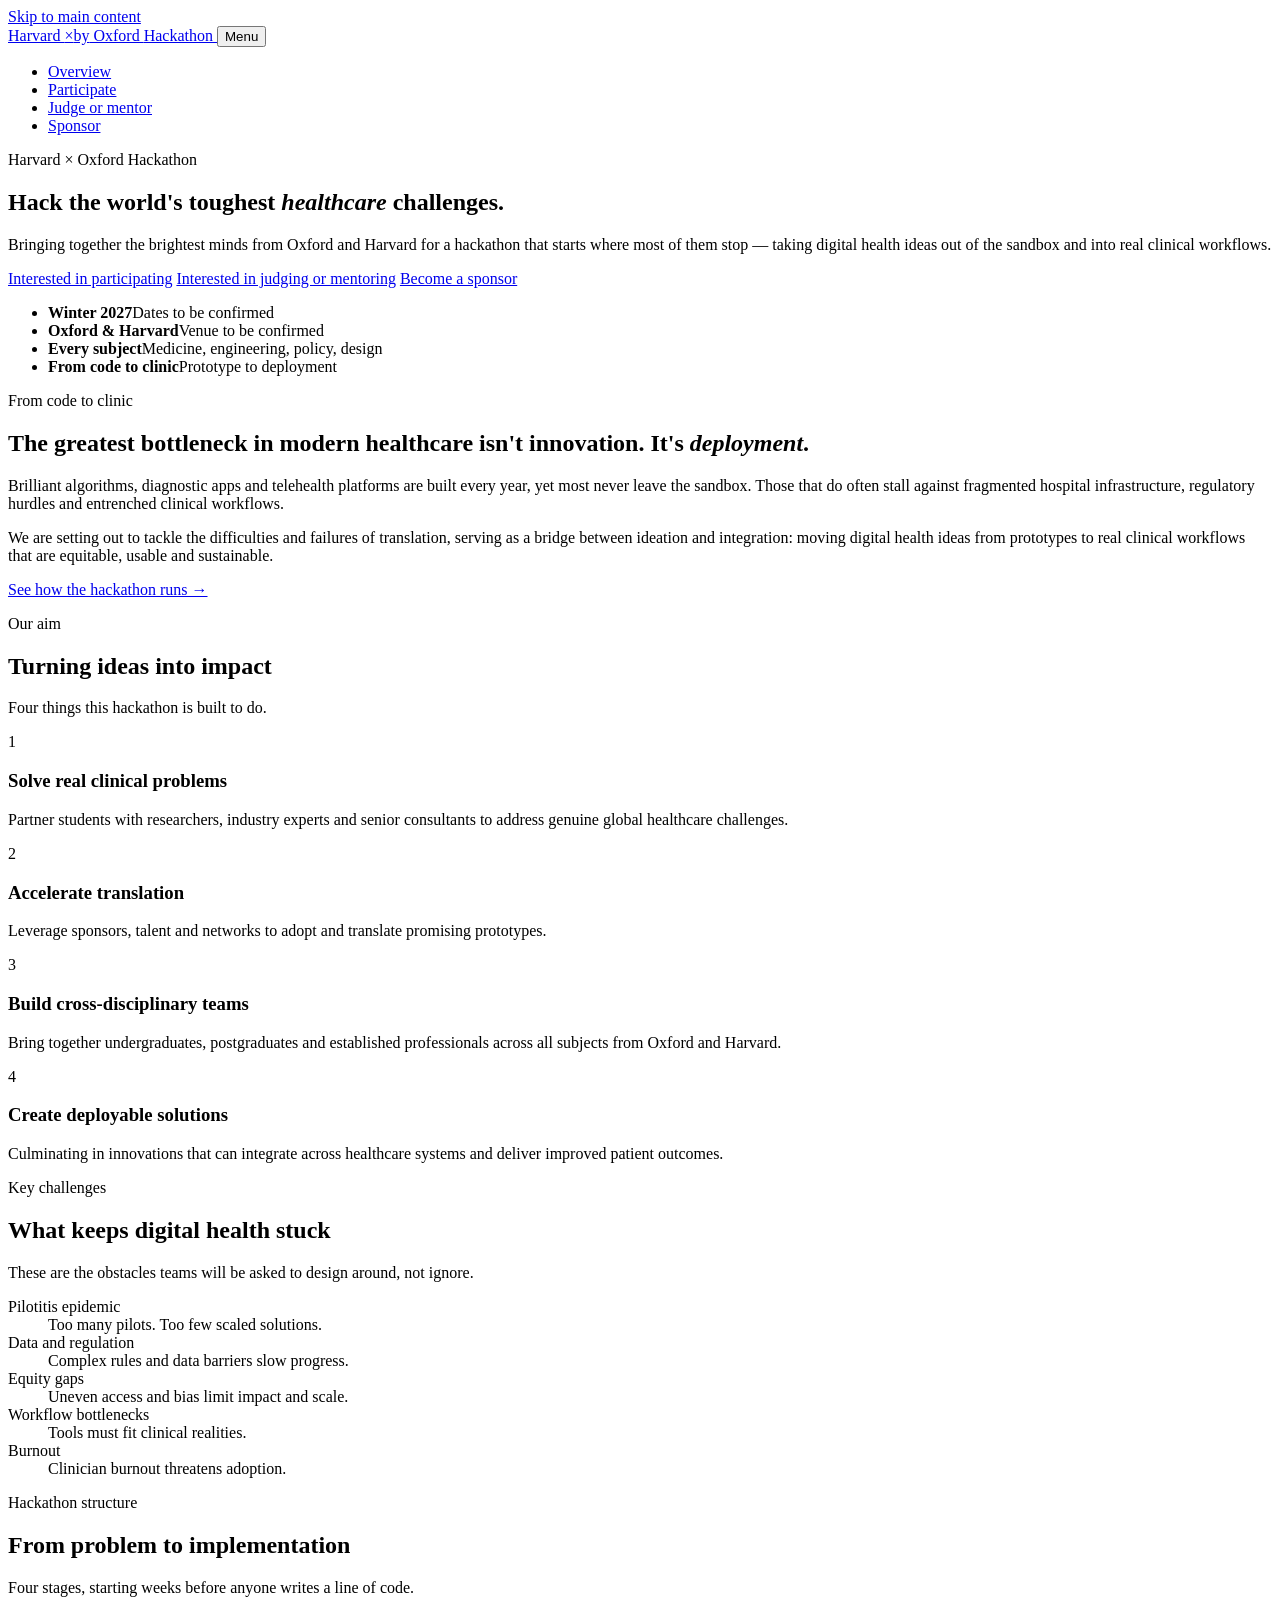
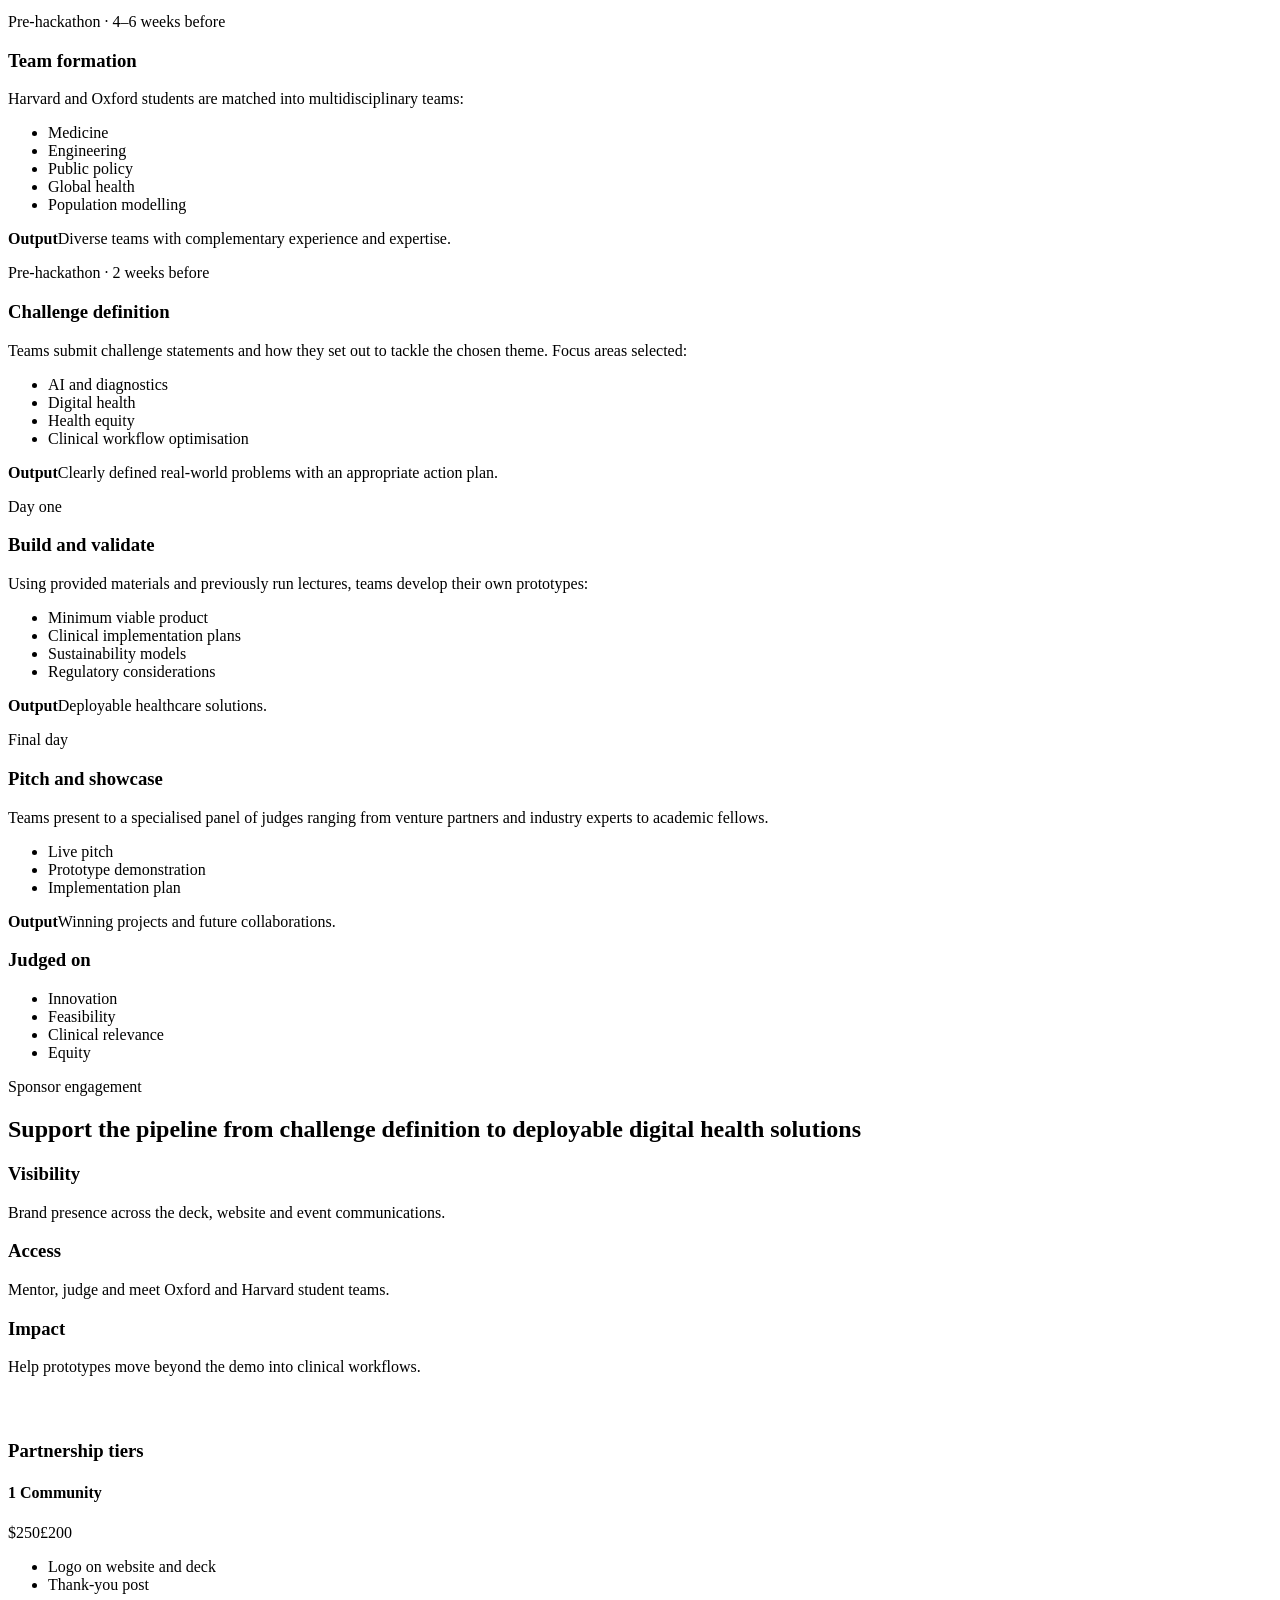
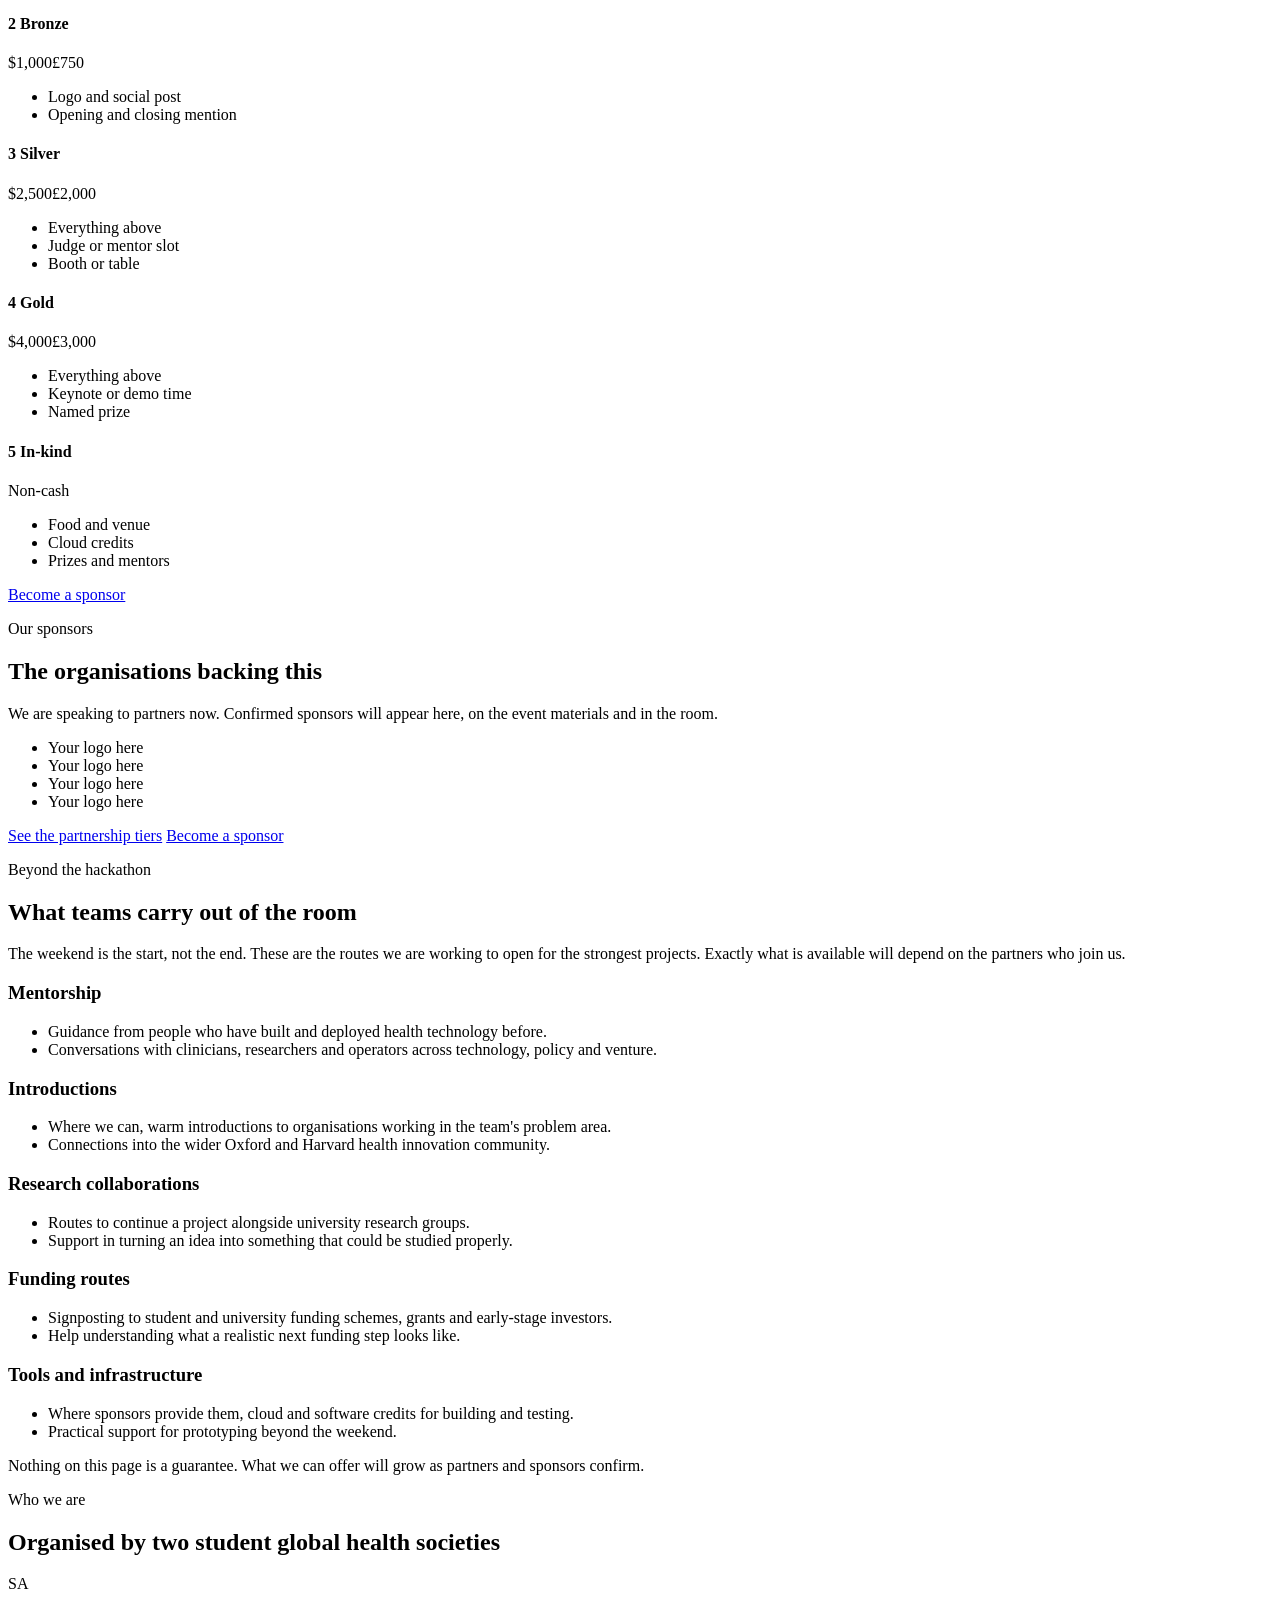
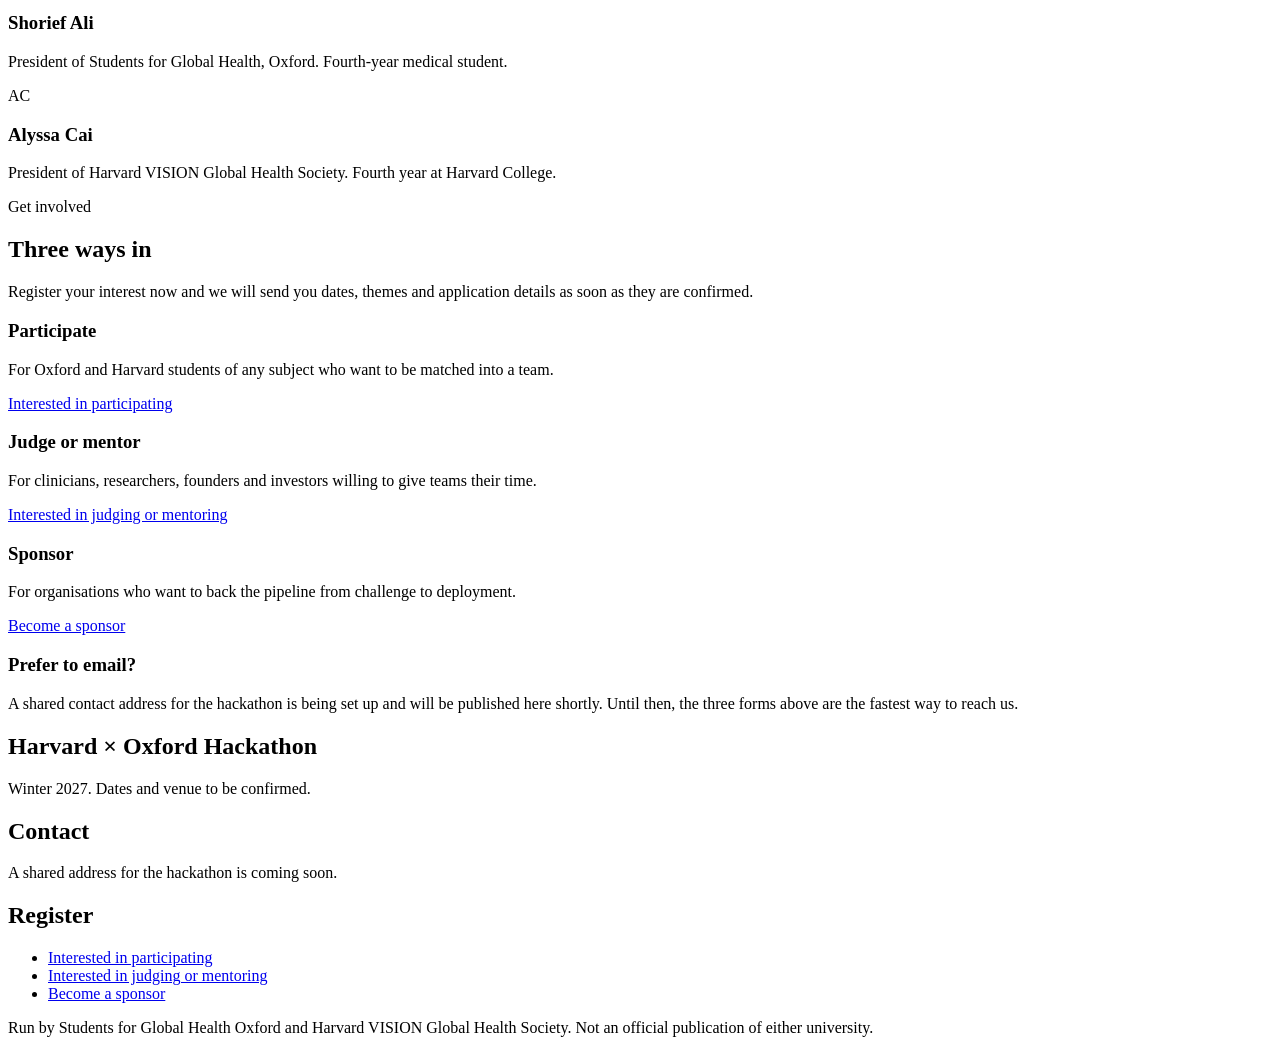
==== index.html @ 1fdbbc8e "Add files via upload" ====
<!DOCTYPE html>
<html lang="en-GB">
<head>
<meta charset="utf-8">
<meta name="viewport" content="width=device-width, initial-scale=1">
<title>Harvard × Oxford Hackathon — From code to clinic</title>
<meta name="description" content="A joint Harvard and Oxford healthcare hackathon, winter 2027. Multidisciplinary student teams take digital health ideas from prototype to real clinical workflows. Sign up to participate, judge, mentor or sponsor.">
<meta name="theme-color" content="#0A0A0A">
<meta property="og:title" content="Harvard × Oxford Hackathon">
<meta property="og:description" content="Bringing together the brightest minds from Oxford and Harvard to hack the world's toughest healthcare challenges. Winter 2027.">
<meta property="og:type" content="website">
<link rel="preconnect" href="https://fonts.googleapis.com">
<link rel="preconnect" href="https://fonts.gstatic.com" crossorigin>
<link href="https://fonts.googleapis.com/css2?family=Archivo:wght@600;700;800&family=Instrument+Sans:wght@400;500;600&family=IBM+Plex+Mono:wght@400;500&display=swap" rel="stylesheet">
<link rel="stylesheet" href="assets/hack.css?v=3">
</head>
<body>

<a class="skip" href="#main">Skip to main content</a>

<header class="site-head">
  <div class="wrap head-in">
    <a class="brand" href="index.html">
      Harvard <span class="x" aria-hidden="true">×</span><span class="vh">by</span> Oxford
      <span class="sub">Hackathon</span>
    </a>

    <button class="menu-btn" type="button" aria-expanded="false" aria-controls="mainnav">
      <span class="bars" aria-hidden="true"></span> Menu
    </button>

    <nav class="mainnav" id="mainnav" aria-label="Main">
      <ul>
        <li><a href="index.html" aria-current="page">Overview</a></li>
        <li><a href="participate.html">Participate</a></li>
        <li><a href="mentor.html">Judge or mentor</a></li>
        <li class="nav-cta"><a href="sponsor.html">Sponsor</a></li>
      </ul>
    </nav>
  </div>
</header>

<main id="main">

<!-- ============ HERO ============ -->
<section class="hero" id="top">
  <div class="wrap">
    <p class="kicker">Harvard <span class="x" aria-hidden="true">×</span> Oxford Hackathon</p>
    <h1>Hack the world's toughest <em>healthcare</em> challenges.</h1>
    <p class="lede">Bringing together the brightest minds from Oxford and Harvard for a hackathon
    that starts where most of them stop — taking digital health ideas out of the sandbox and into
    real clinical workflows.</p>

    <div class="cta-row">
      <a class="btn btn-fill" href="participate.html">Interested in participating</a>
      <a class="btn btn-ghost" href="mentor.html">Interested in judging or mentoring</a>
      <a class="btn btn-ghost" href="sponsor.html">Become a sponsor</a>
    </div>

    <ul class="facts">
      <li><b>Winter 2027</b>Dates to be confirmed</li>
      <li><b>Oxford &amp; Harvard</b>Venue to be confirmed</li>
      <li><b>Every subject</b>Medicine, engineering, policy, design</li>
      <li><b>From code to clinic</b>Prototype to deployment</li>
    </ul>
  </div>
</section>

<!-- ============ MISSION ============ -->
<section id="mission">
  <div class="wrap">
    <p class="eyebrow">From code to clinic</p>
    <div class="split">
      <div class="rv">
        <h2 class="pull">The greatest bottleneck in modern healthcare isn't innovation. It's
        <em>deployment</em>.</h2>
      </div>
      <div class="rv">
        <p>Brilliant algorithms, diagnostic apps and telehealth platforms are built every year, yet
        most never leave the sandbox. Those that do often stall against fragmented hospital
        infrastructure, regulatory hurdles and entrenched clinical workflows.</p>
        <p>We are setting out to tackle the difficulties and failures of translation, serving as a
        bridge between ideation and integration: moving digital health ideas from prototypes to real
        clinical workflows that are equitable, usable and sustainable.</p>
        <div class="cta-row">
          <a class="btn btn-ghost btn-arrow" href="#structure">See how the hackathon runs →</a>
        </div>
      </div>
    </div>
  </div>
</section>

<!-- ============ AIMS ============ -->
<section id="aims">
  <div class="wrap">
    <div class="sec-head rv">
      <p class="eyebrow">Our aim</p>
      <h2>Turning ideas into impact</h2>
      <p>Four things this hackathon is built to do.</p>
    </div>

    <div class="grid g4">
      <div class="card rv">
        <div class="card-top">
          <p class="num" aria-hidden="true">1</p>
          <h3>Solve real clinical problems</h3>
        </div>
        <p>Partner students with researchers, industry experts and senior consultants to address
        genuine global healthcare challenges.</p>
      </div>
      <div class="card rv">
        <div class="card-top">
          <p class="num" aria-hidden="true">2</p>
          <h3>Accelerate translation</h3>
        </div>
        <p>Leverage sponsors, talent and networks to adopt and translate promising prototypes.</p>
      </div>
      <div class="card rv">
        <div class="card-top">
          <p class="num" aria-hidden="true">3</p>
          <h3>Build cross-disciplinary teams</h3>
        </div>
        <p>Bring together undergraduates, postgraduates and established professionals across all
        subjects from Oxford and Harvard.</p>
      </div>
      <div class="card rv">
        <div class="card-top">
          <p class="num" aria-hidden="true">4</p>
          <h3>Create deployable solutions</h3>
        </div>
        <p>Culminating in innovations that can integrate across healthcare systems and deliver
        improved patient outcomes.</p>
      </div>
    </div>
  </div>
</section>

<!-- ============ CHALLENGES ============ -->
<section id="challenges">
  <div class="wrap">
    <div class="sec-head rv">
      <p class="eyebrow">Key challenges</p>
      <h2>What keeps digital health stuck</h2>
      <p>These are the obstacles teams will be asked to design around, not ignore.</p>
    </div>

    <dl class="chal rv">
      <div>
        <dt>Pilotitis epidemic</dt>
        <dd>Too many pilots. Too few scaled solutions.</dd>
      </div>
      <div>
        <dt>Data and regulation</dt>
        <dd>Complex rules and data barriers slow progress.</dd>
      </div>
      <div>
        <dt>Equity gaps</dt>
        <dd>Uneven access and bias limit impact and scale.</dd>
      </div>
      <div>
        <dt>Workflow bottlenecks</dt>
        <dd>Tools must fit clinical realities.</dd>
      </div>
      <div>
        <dt>Burnout</dt>
        <dd>Clinician burnout threatens adoption.</dd>
      </div>
    </dl>
  </div>
</section>

<!-- ============ STRUCTURE ============ -->
<section id="structure">
  <div class="wrap">
    <div class="sec-head rv">
      <p class="eyebrow">Hackathon structure</p>
      <h2>From problem to implementation</h2>
      <p>Four stages, starting weeks before anyone writes a line of code.</p>
    </div>

    <div class="grid g4">
      <div class="stage rv">
        <p class="when">Pre-hackathon · 4–6 weeks before</p>
        <h3>Team formation</h3>
        <p>Harvard and Oxford students are matched into multidisciplinary teams:</p>
        <ul>
          <li>Medicine</li>
          <li>Engineering</li>
          <li>Public policy</li>
          <li>Global health</li>
          <li>Population modelling</li>
        </ul>
        <p class="out"><b>Output</b>Diverse teams with complementary experience and expertise.</p>
      </div>

      <div class="stage rv">
        <p class="when">Pre-hackathon · 2 weeks before</p>
        <h3>Challenge definition</h3>
        <p>Teams submit challenge statements and how they set out to tackle the chosen theme.
        Focus areas selected:</p>
        <ul>
          <li>AI and diagnostics</li>
          <li>Digital health</li>
          <li>Health equity</li>
          <li>Clinical workflow optimisation</li>
        </ul>
        <p class="out"><b>Output</b>Clearly defined real-world problems with an appropriate action plan.</p>
      </div>

      <div class="stage rv">
        <p class="when">Day one</p>
        <h3>Build and validate</h3>
        <p>Using provided materials and previously run lectures, teams develop their own prototypes:</p>
        <ul>
          <li>Minimum viable product</li>
          <li>Clinical implementation plans</li>
          <li>Sustainability models</li>
          <li>Regulatory considerations</li>
        </ul>
        <p class="out"><b>Output</b>Deployable healthcare solutions.</p>
      </div>

      <div class="stage rv">
        <p class="when">Final day</p>
        <h3>Pitch and showcase</h3>
        <p>Teams present to a specialised panel of judges ranging from venture partners and industry
        experts to academic fellows.</p>
        <ul>
          <li>Live pitch</li>
          <li>Prototype demonstration</li>
          <li>Implementation plan</li>
        </ul>
        <p class="out"><b>Output</b>Winning projects and future collaborations.</p>
      </div>
    </div>

    <div class="judged rv">
      <h3>Judged on</h3>
      <ul>
        <li>Innovation</li>
        <li>Feasibility</li>
        <li>Clinical relevance</li>
        <li>Equity</li>
      </ul>
    </div>
  </div>
</section>

<!-- ============ SPONSORSHIP ============ -->
<section id="sponsors">
  <div class="wrap">
    <div class="sec-head rv">
      <p class="eyebrow">Sponsor engagement</p>
      <h2>Support the pipeline from challenge definition to deployable digital health solutions</h2>
    </div>

    <div class="grid g3 rv">
      <div class="card">
        <h3>Visibility</h3>
        <p>Brand presence across the deck, website and event communications.</p>
      </div>
      <div class="card">
        <h3>Access</h3>
        <p>Mentor, judge and meet Oxford and Harvard student teams.</p>
      </div>
      <div class="card">
        <h3>Impact</h3>
        <p>Help prototypes move beyond the demo into clinical workflows.</p>
      </div>
    </div>

    <h3 class="eyebrow" style="margin:clamp(40px,5vw,64px) 0 22px">Partnership tiers</h3>

    <div class="grid g5">
      <div class="tier tier-community rv">
        <h4 class="name"><span aria-hidden="true">1</span> Community</h4>
        <p class="price">$250<span class="alt">£200</span></p>
        <ul>
          <li>Logo on website and deck</li>
          <li>Thank-you post</li>
        </ul>
      </div>
      <div class="tier tier-bronze rv">
        <h4 class="name"><span aria-hidden="true">2</span> Bronze</h4>
        <p class="price">$1,000<span class="alt">£750</span></p>
        <ul>
          <li>Logo and social post</li>
          <li>Opening and closing mention</li>
        </ul>
      </div>
      <div class="tier tier-silver rv">
        <h4 class="name"><span aria-hidden="true">3</span> Silver</h4>
        <p class="price">$2,500<span class="alt">£2,000</span></p>
        <ul>
          <li>Everything above</li>
          <li>Judge or mentor slot</li>
          <li>Booth or table</li>
        </ul>
      </div>
      <div class="tier tier-gold rv">
        <h4 class="name"><span aria-hidden="true">4</span> Gold</h4>
        <p class="price">$4,000<span class="alt">£3,000</span></p>
        <ul>
          <li>Everything above</li>
          <li>Keynote or demo time</li>
          <li>Named prize</li>
        </ul>
      </div>
      <div class="tier rv">
        <h4 class="name"><span aria-hidden="true">5</span> In-kind</h4>
        <p class="price">Non-cash</p>
        <ul>
          <li>Food and venue</li>
          <li>Cloud credits</li>
          <li>Prizes and mentors</li>
        </ul>
      </div>
    </div>

    <div class="cta-row">
      <a class="btn btn-fill" href="sponsor.html">Become a sponsor</a>
    </div>
  </div>
</section>

<!-- ============ OUR SPONSORS ============ -->
<!-- Adding a sponsor: copy one <li> below, replace the placeholder <span> with
     <img src="assets/logos/their-logo.svg" alt="Company name">, and put the file in
     assets/logos/. Delete any leftover placeholder slots. Keep the
     sponsors in tier order: gold first, then silver, bronze, community, in-kind. -->
<section id="our-sponsors">
  <div class="wrap">
    <div class="sec-head rv">
      <p class="eyebrow">Our sponsors</p>
      <h2>The organisations backing this</h2>
      <p>We are speaking to partners now. Confirmed sponsors will appear here, on the event
      materials and in the room.</p>
    </div>

    <ul class="logos rv">
      <li><span>Your logo here</span></li>
      <li><span>Your logo here</span></li>
      <li><span>Your logo here</span></li>
      <li><span>Your logo here</span></li>
    </ul>

    <div class="cta-row">
      <a class="btn btn-ghost" href="#sponsors">See the partnership tiers</a>
      <a class="btn btn-fill" href="sponsor.html">Become a sponsor</a>
    </div>
  </div>
</section>

<!-- ============ BEYOND ============ -->
<section id="beyond">
  <div class="wrap">
    <div class="sec-head rv">
      <p class="eyebrow">Beyond the hackathon</p>
      <h2>What teams carry out of the room</h2>
      <p>The weekend is the start, not the end. These are the routes we are working to open for
      the strongest projects. Exactly what is available will depend on the partners who join us.</p>
    </div>

    <div class="offer rv">
      <h3>Mentorship</h3>
      <ul>
        <li>Guidance from people who have built and deployed health technology before.</li>
        <li>Conversations with clinicians, researchers and operators across technology, policy and
        venture.</li>
      </ul>
    </div>
    <div class="offer rv">
      <h3>Introductions</h3>
      <ul>
        <li>Where we can, warm introductions to organisations working in the team's problem area.</li>
        <li>Connections into the wider Oxford and Harvard health innovation community.</li>
      </ul>
    </div>
    <div class="offer rv">
      <h3>Research collaborations</h3>
      <ul>
        <li>Routes to continue a project alongside university research groups.</li>
        <li>Support in turning an idea into something that could be studied properly.</li>
      </ul>
    </div>
    <div class="offer rv">
      <h3>Funding routes</h3>
      <ul>
        <li>Signposting to student and university funding schemes, grants and early-stage investors.</li>
        <li>Help understanding what a realistic next funding step looks like.</li>
      </ul>
    </div>
    <div class="offer rv">
      <h3>Tools and infrastructure</h3>
      <ul>
        <li>Where sponsors provide them, cloud and software credits for building and testing.</li>
        <li>Practical support for prototyping beyond the weekend.</li>
      </ul>
    </div>

    <p class="caveat rv">Nothing on this page is a guarantee. What we can offer will grow as
    partners and sponsors confirm.</p>
  </div>
</section>

<!-- ============ ORGANISERS ============ -->
<section id="organisers">
  <div class="wrap">
    <div class="sec-head rv">
      <p class="eyebrow">Who we are</p>
      <h2>Organised by two student global health societies</h2>
    </div>

    <div class="grid g2">
      <div class="card person rv">
        <p class="initials" aria-hidden="true">SA</p>
        <div>
          <h3>Shorief Ali</h3>
          <p>President of Students for Global Health, Oxford. Fourth-year medical student.</p>
        </div>
      </div>
      <div class="card person rv">
        <p class="initials" aria-hidden="true">AC</p>
        <div>
          <h3>Alyssa Cai</h3>
          <p>President of Harvard VISION Global Health Society. Fourth year at Harvard College.</p>
        </div>
      </div>
    </div>
  </div>
</section>

<!-- ============ CLOSING CALL TO ACTION ============ -->
<section id="get-involved">
  <div class="wrap">
    <div class="close-cta rv">
      <p class="eyebrow">Get involved</p>
      <h2>Three ways in</h2>
      <p class="lede">Register your interest now and we will send you dates, themes and application
      details as soon as they are confirmed.</p>

      <div class="cta-cards">
        <div class="cta-card">
          <h3>Participate</h3>
          <p>For Oxford and Harvard students of any subject who want to be matched into a team.</p>
          <a class="btn btn-fill" href="participate.html">Interested in participating</a>
        </div>
        <div class="cta-card">
          <h3>Judge or mentor</h3>
          <p>For clinicians, researchers, founders and investors willing to give teams their time.</p>
          <a class="btn btn-ghost" href="mentor.html">Interested in judging or mentoring</a>
        </div>
        <div class="cta-card">
          <h3>Sponsor</h3>
          <p>For organisations who want to back the pipeline from challenge to deployment.</p>
          <a class="btn btn-ghost" href="sponsor.html">Become a sponsor</a>
        </div>
      </div>

      <!-- CONTACT: paste the hackathon's shared email address here when it exists.
           It needs to go in this block and in the footer of all four pages. -->
      <div class="contact" id="contact">
        <h3>Prefer to email?</h3>
        <p>A shared contact address for the hackathon is being set up and will be published here
        shortly. Until then, the three forms above are the fastest way to reach us.</p>
      </div>
    </div>
  </div>
</section>

</main>

<footer class="site-foot">
  <div class="wrap">
    <div class="foot-in">
      <div>
        <h2>Harvard <span class="x" aria-hidden="true">×</span> Oxford Hackathon</h2>
        <p>Winter 2027. Dates and venue to be confirmed.</p>
      </div>
      <div>
        <h2>Contact</h2>
        <!-- CONTACT: the shared address goes here too, as a mailto: link. -->
        <p>A shared address for the hackathon is coming soon.</p>
      </div>
      <div>
        <h2>Register</h2>
        <ul>
          <li><a href="participate.html">Interested in participating</a></li>
          <li><a href="mentor.html">Interested in judging or mentoring</a></li>
          <li><a href="sponsor.html">Become a sponsor</a></li>
        </ul>
      </div>
    </div>
    <p class="fine">Run by Students for Global Health Oxford and Harvard VISION Global Health
    Society. Not an official publication of either university.</p>
  </div>
</footer>

<script src="assets/hack.js?v=3"></script>
</body>
</html>
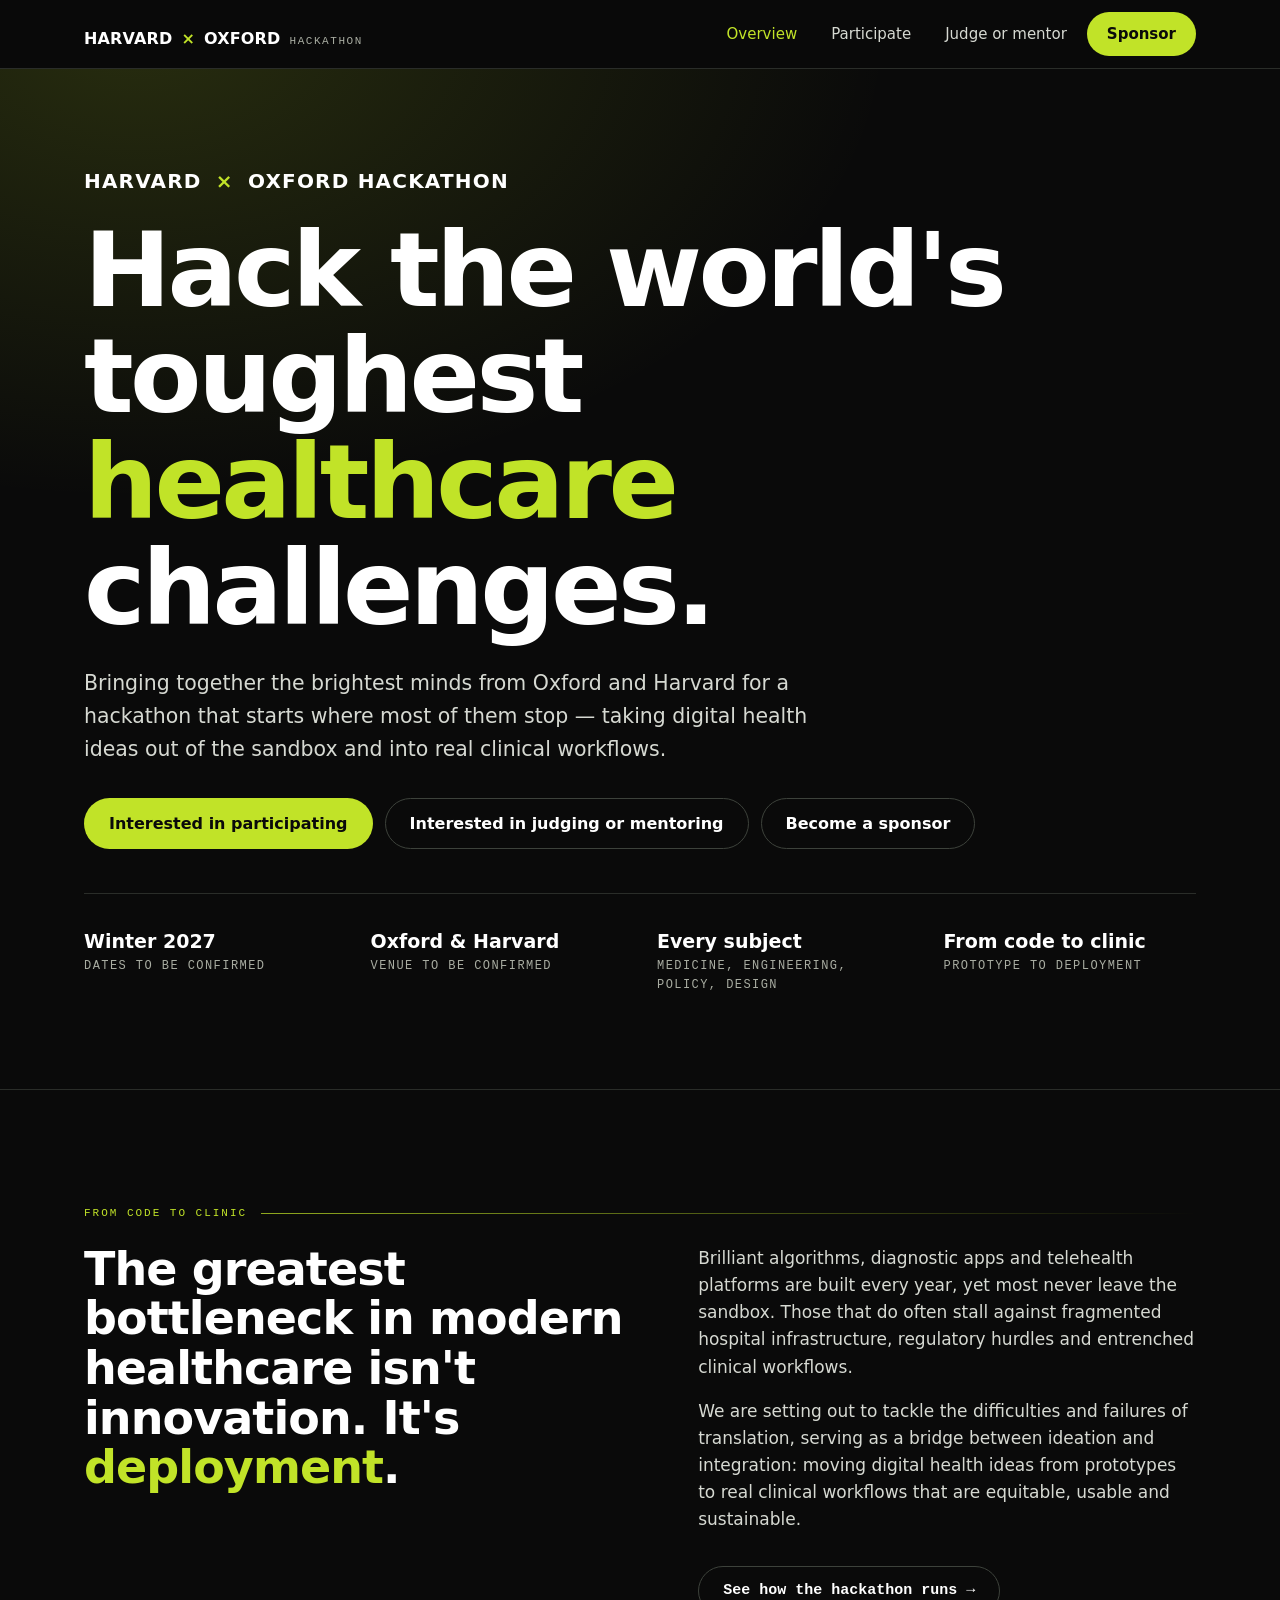
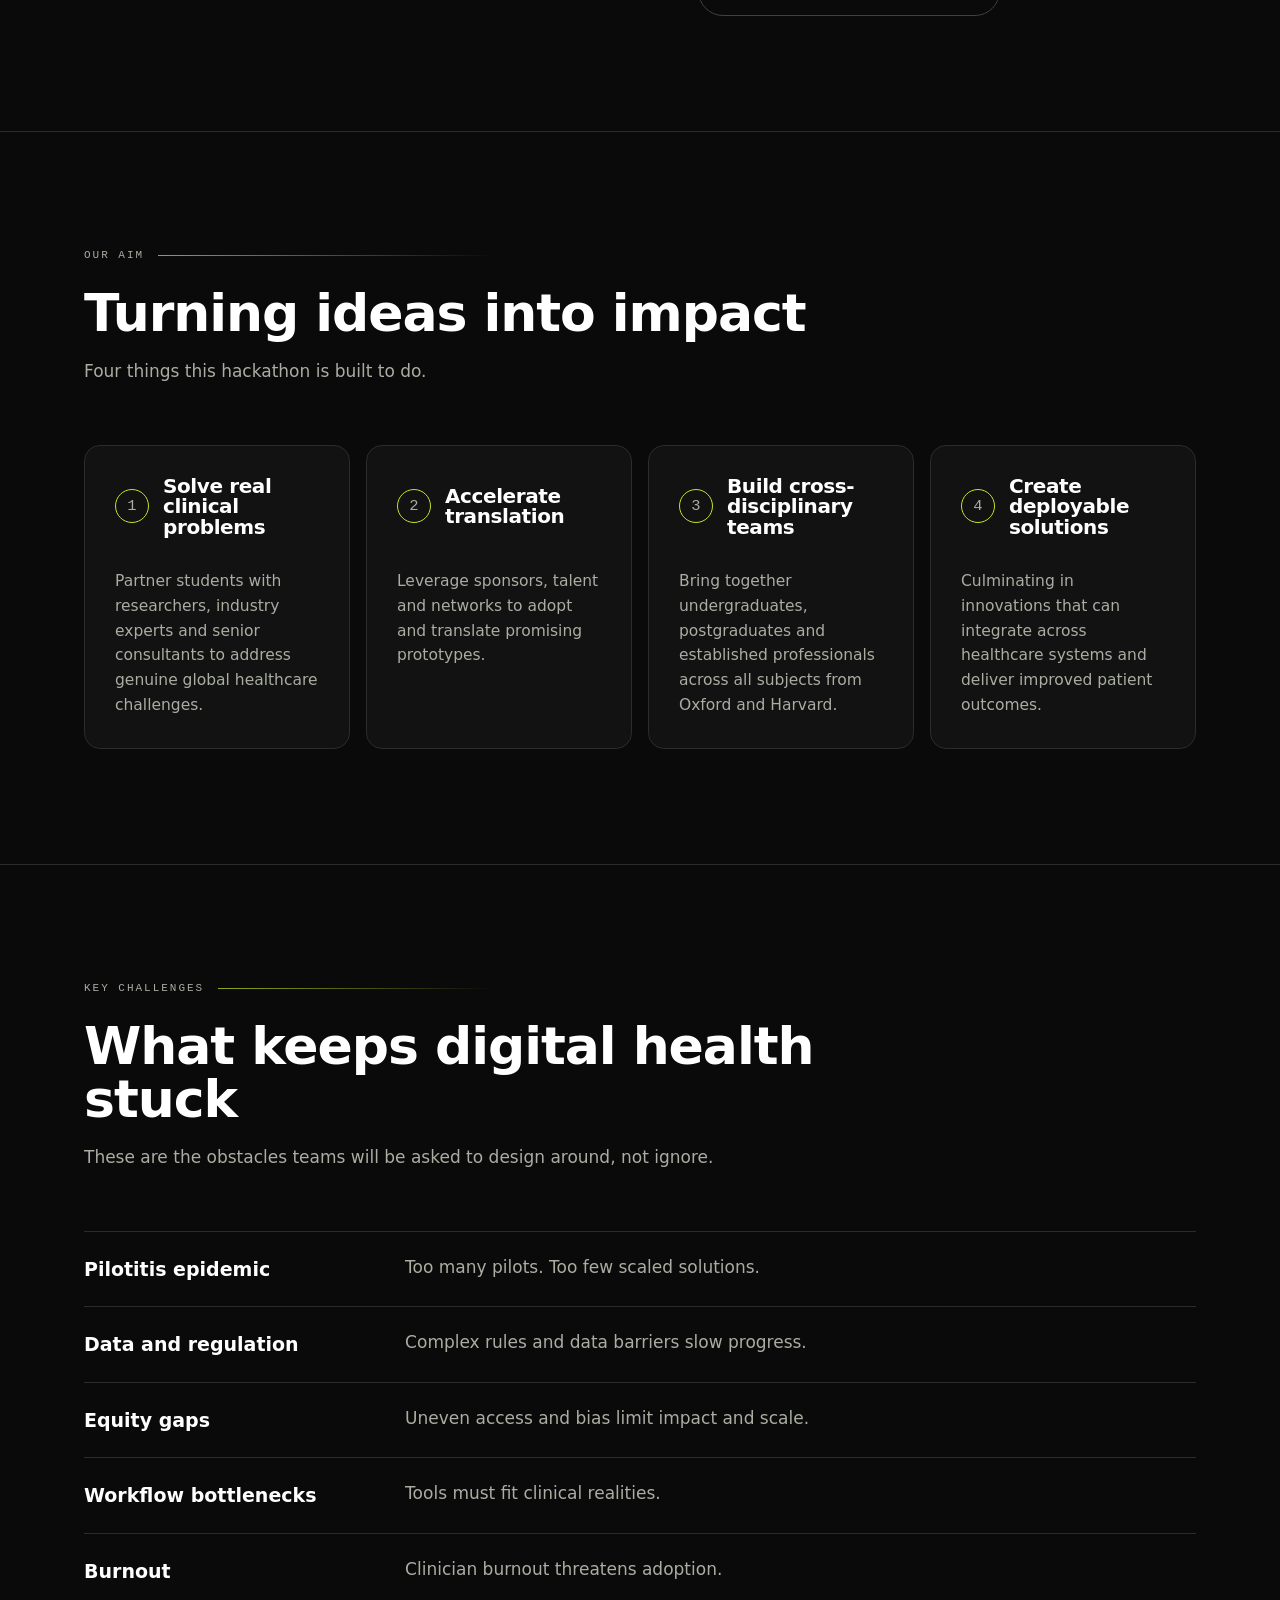
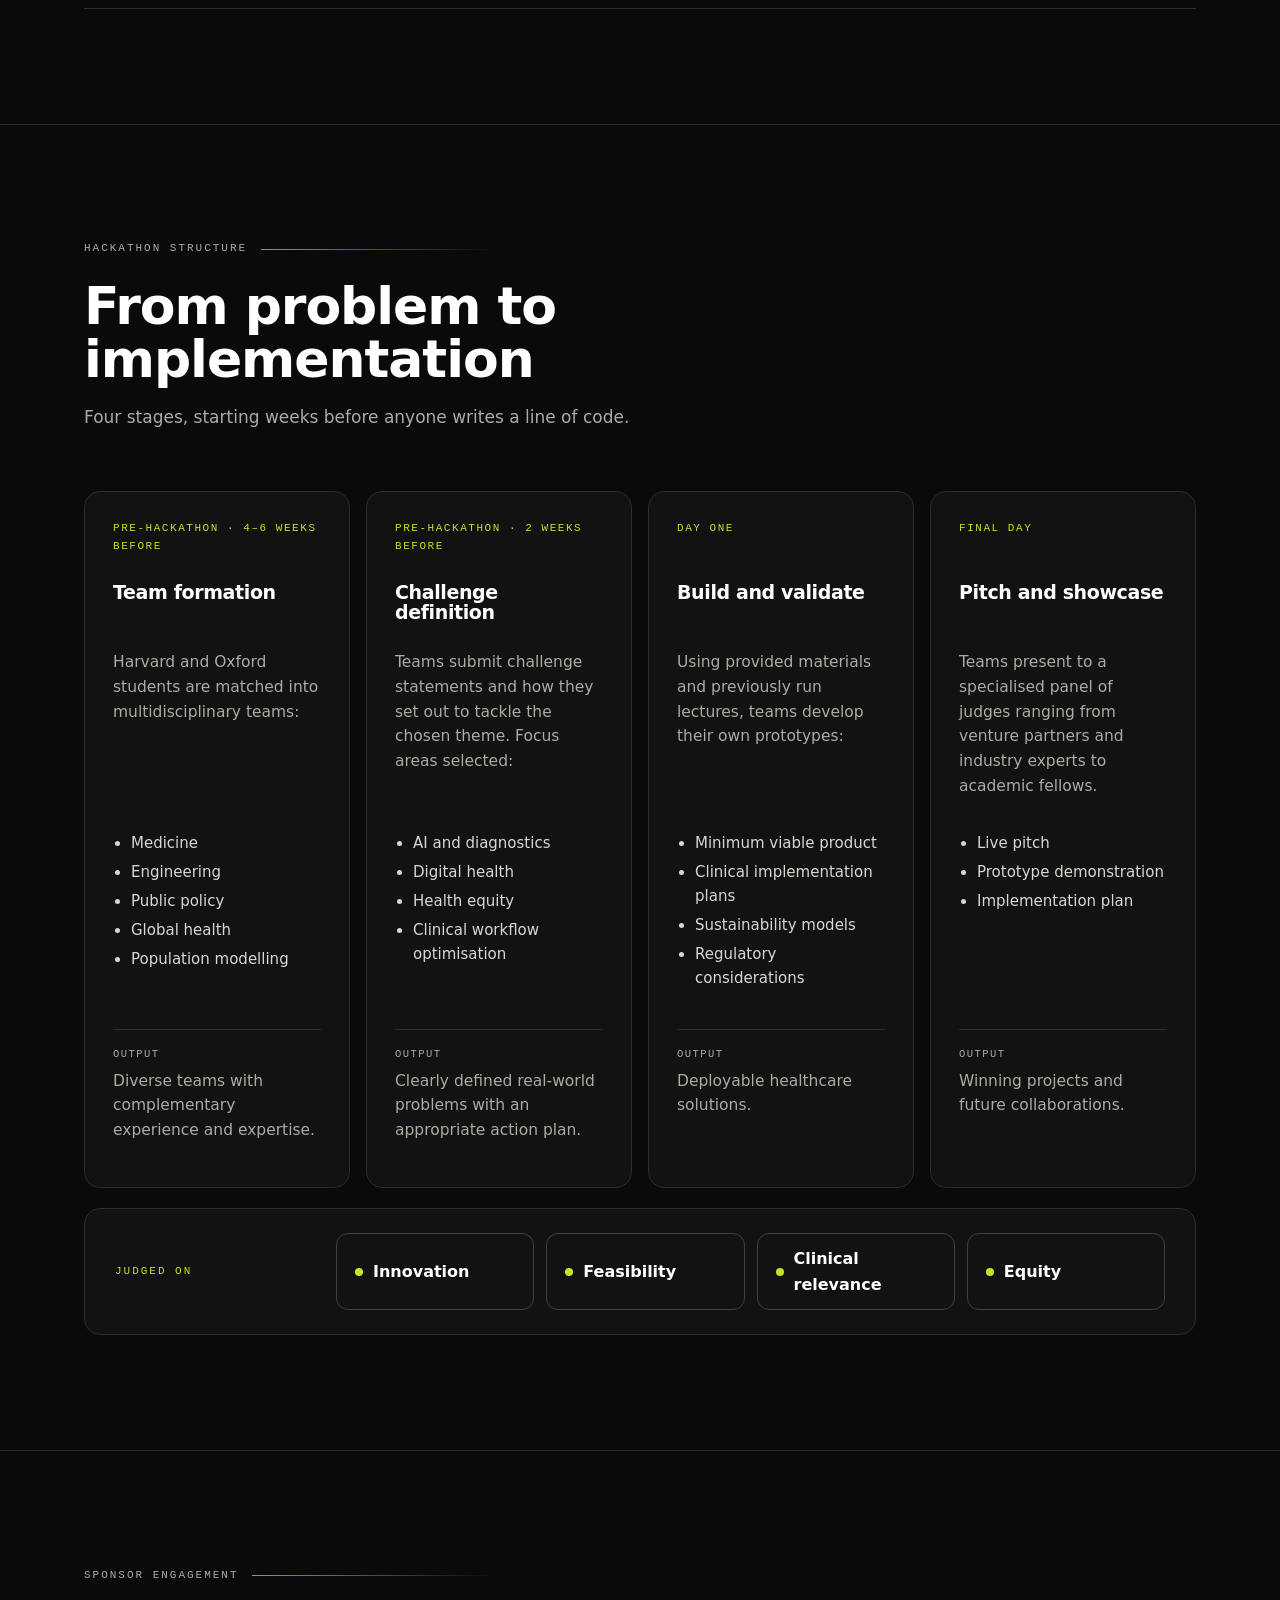
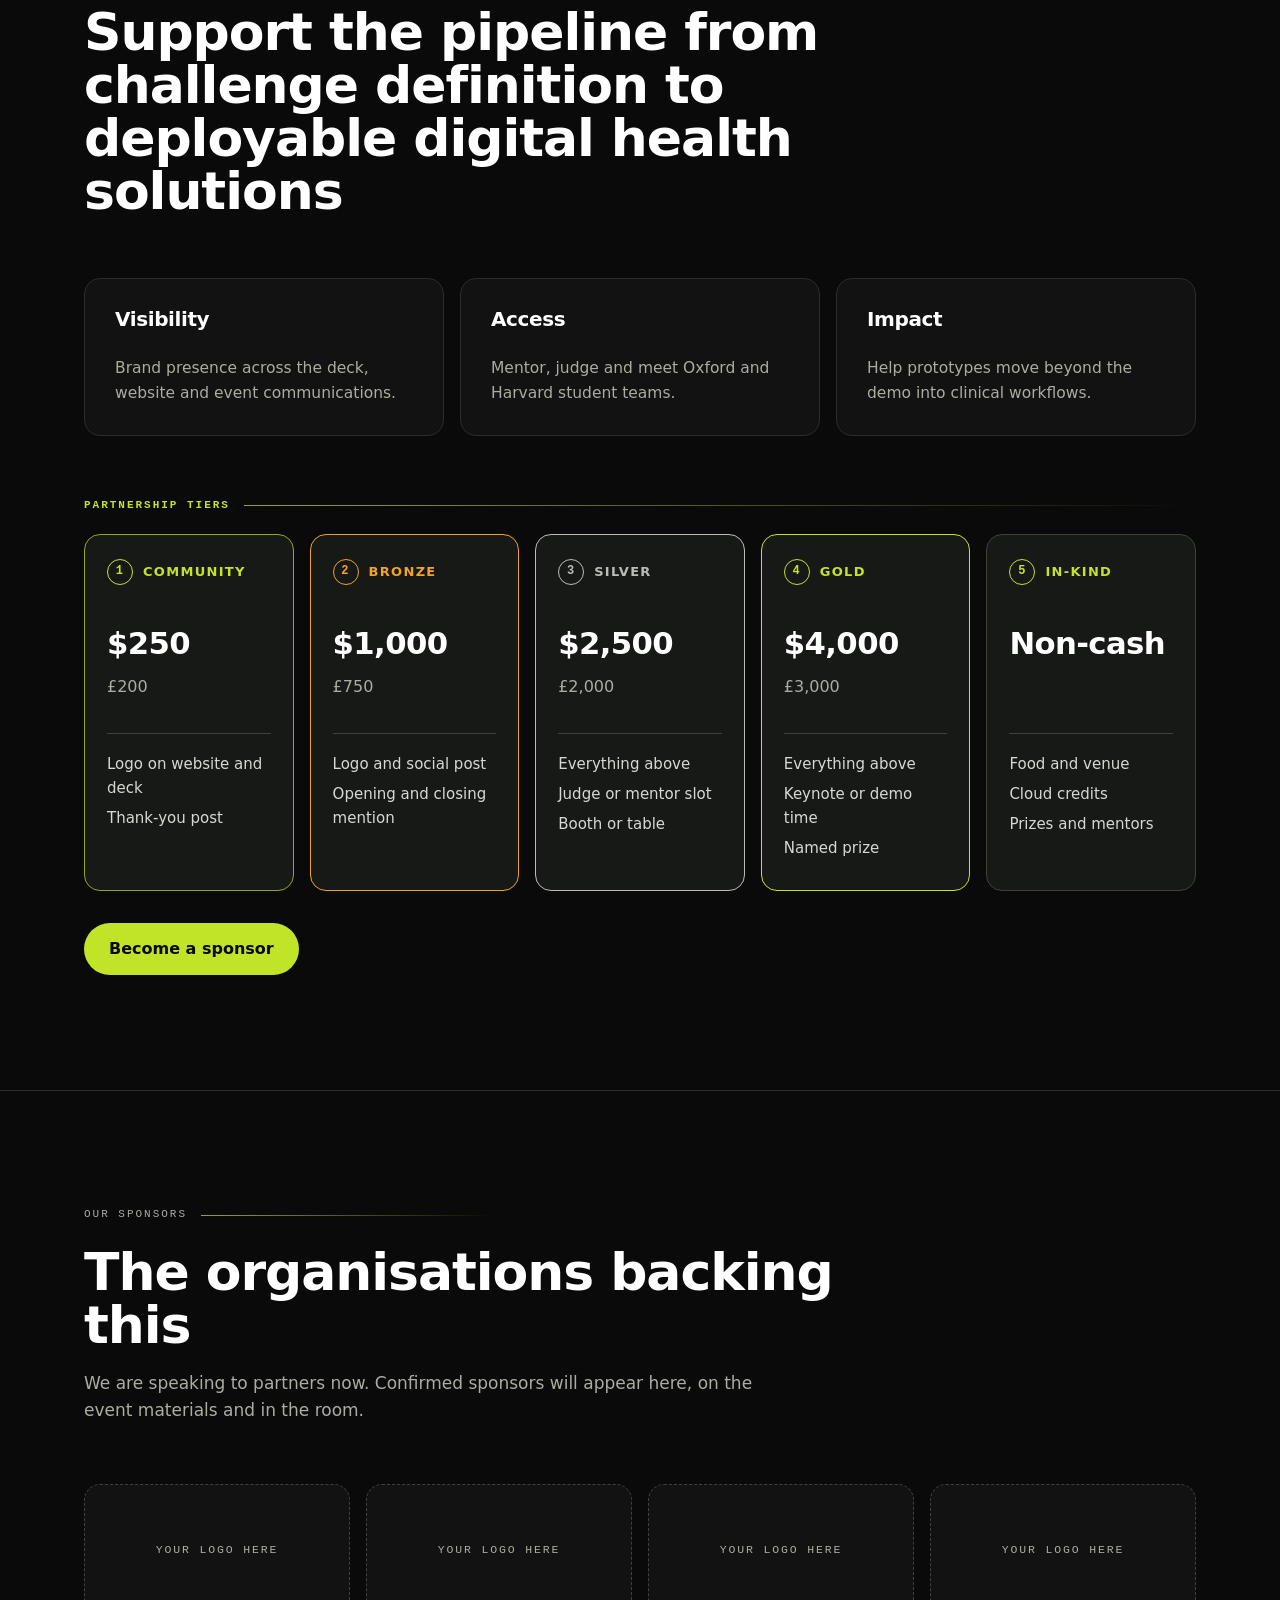
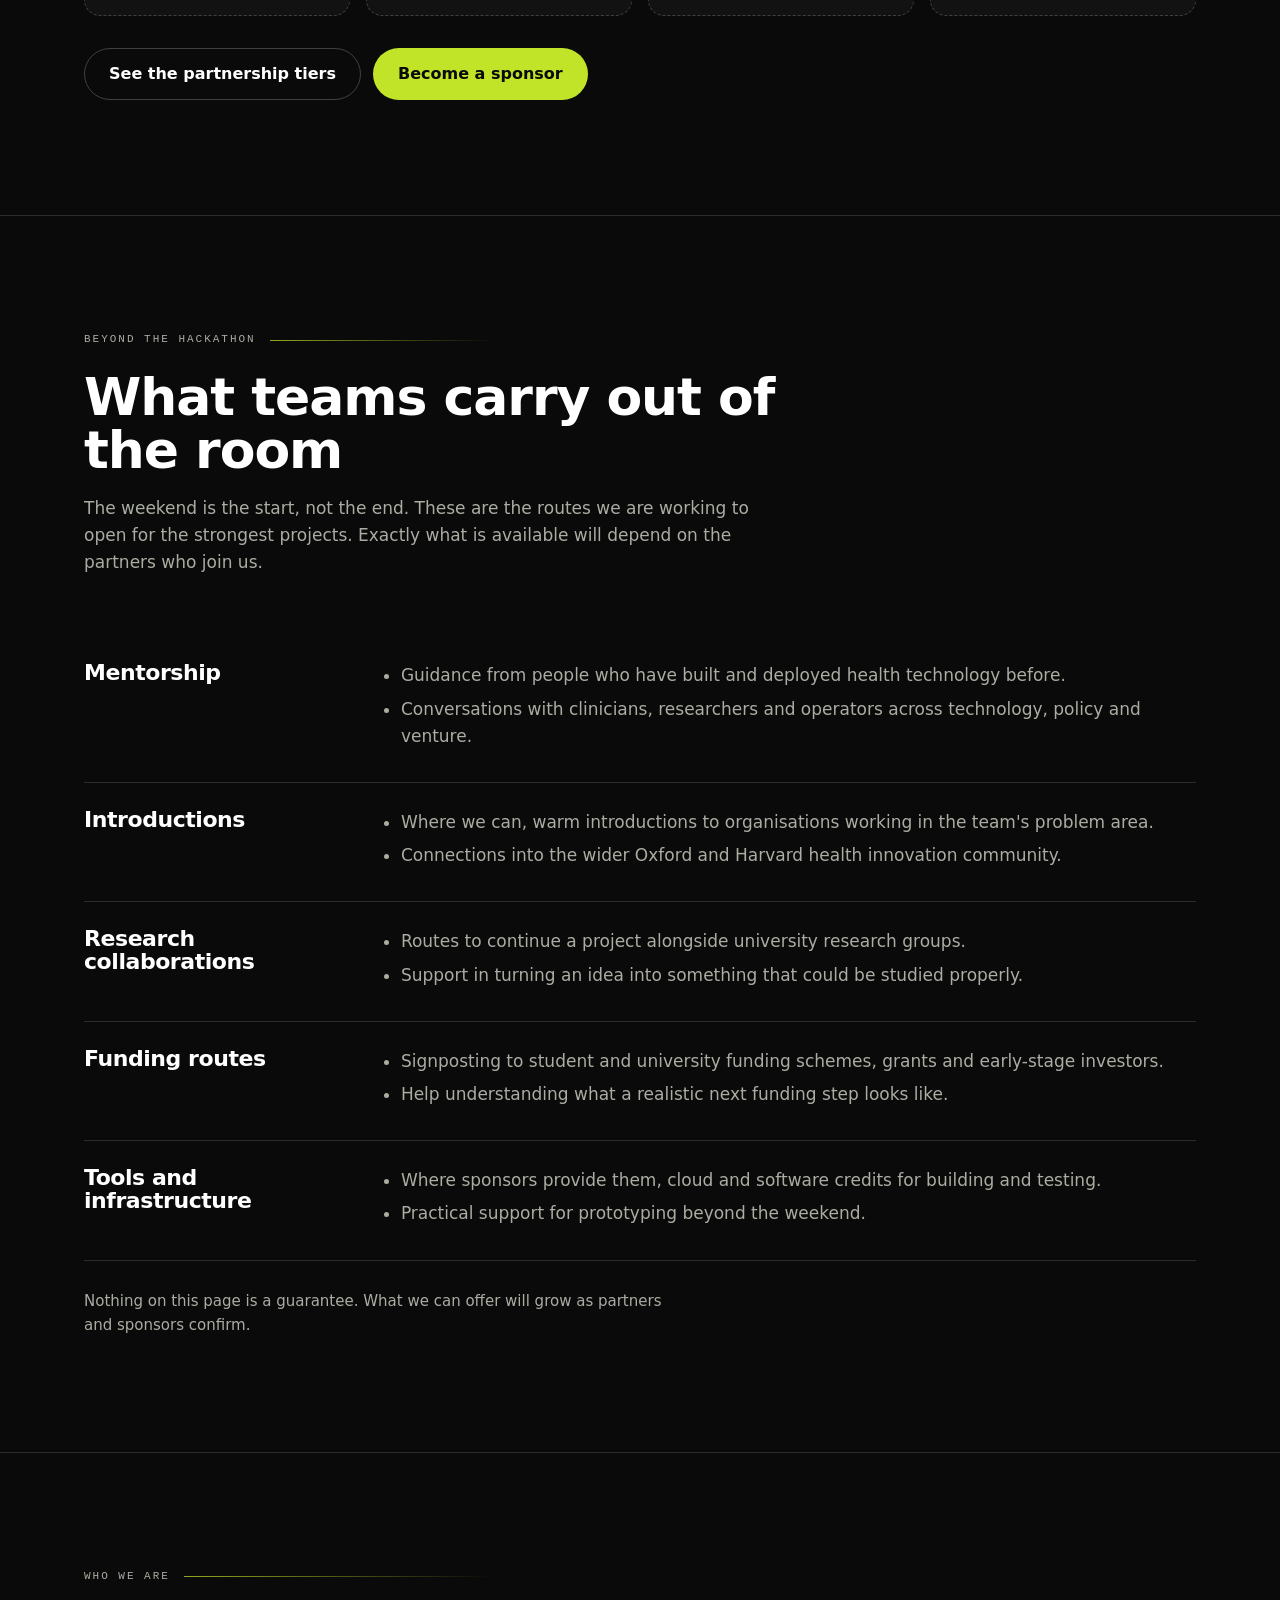
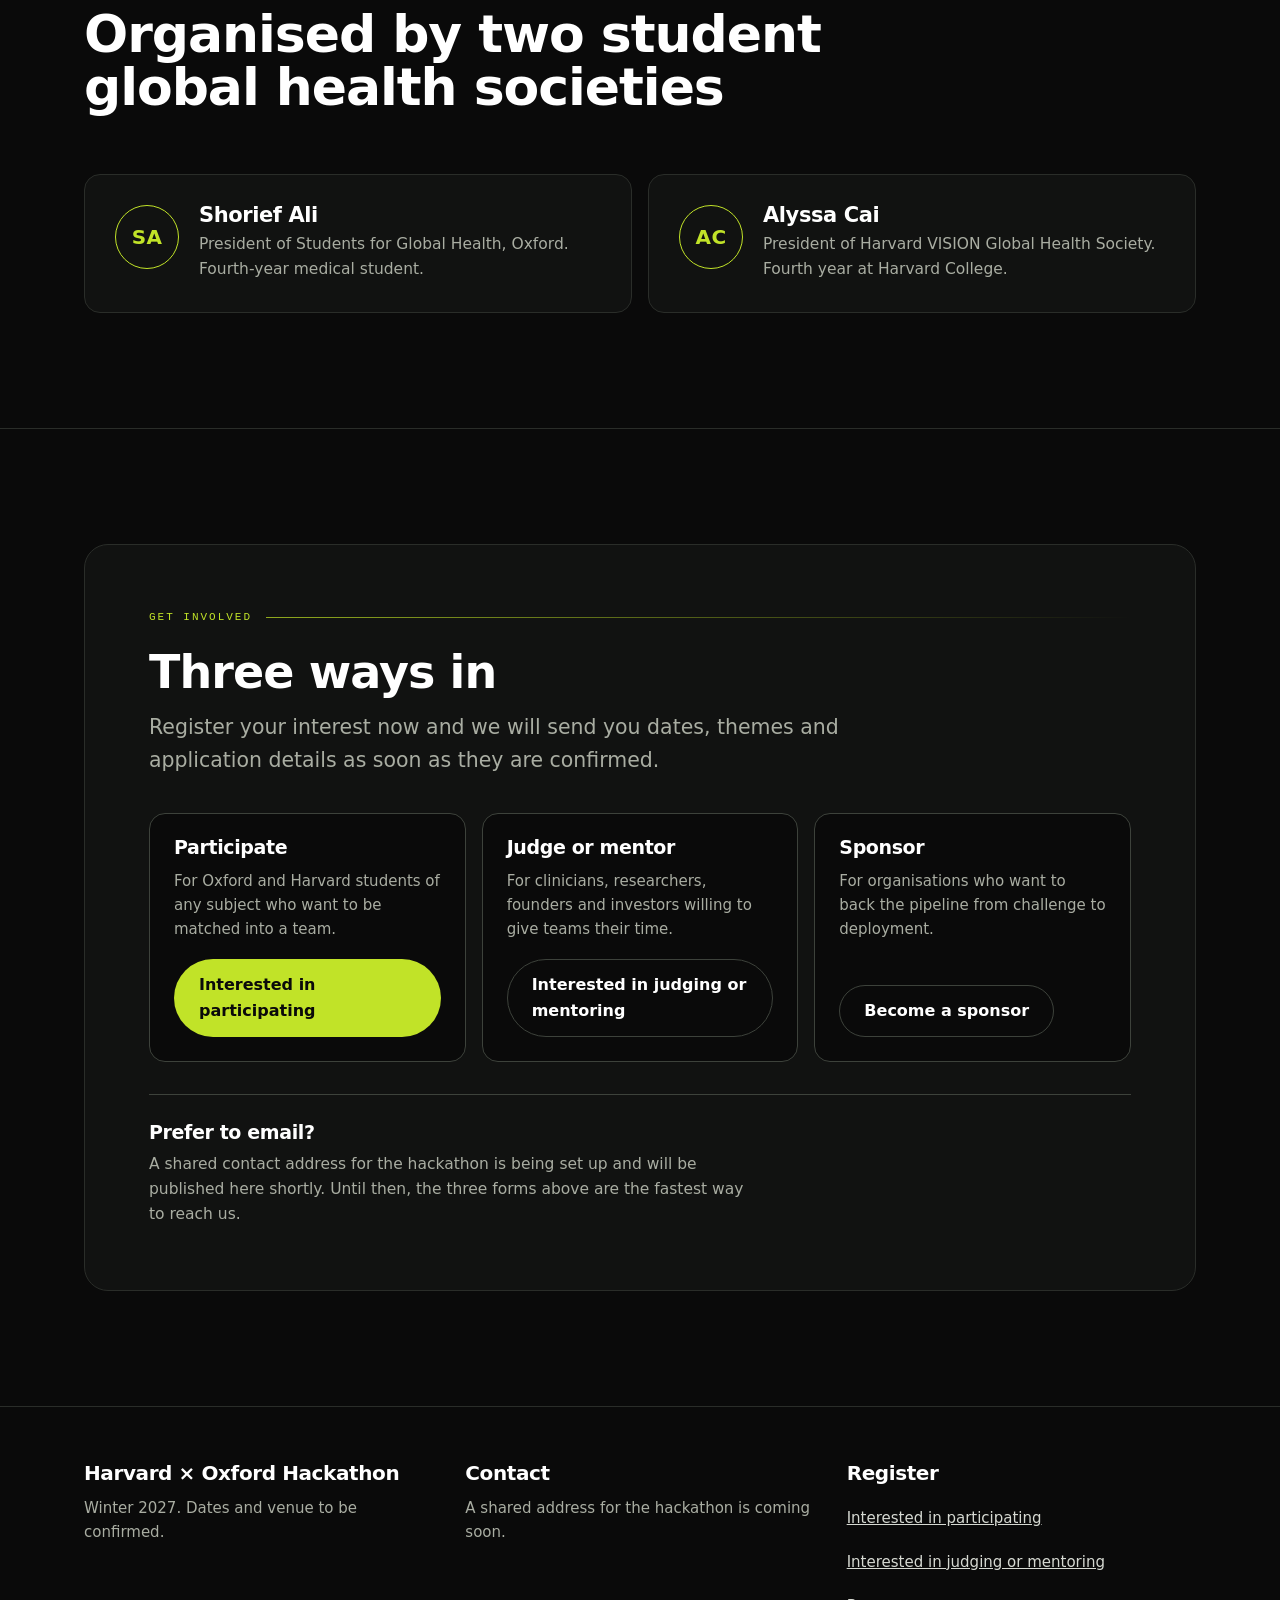
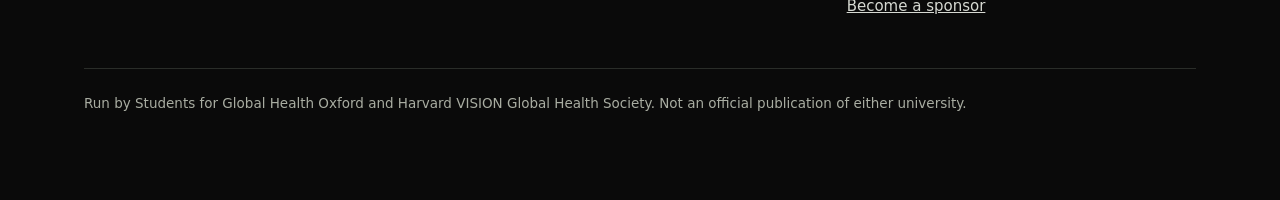
==== commit 1507fcc8: "Add a favicon and drop an undersized link - A favicon as an inline SVG data URI, a lime cross on the" ====
--- a/index.html
+++ b/index.html
@@ -9,6 +9,7 @@
 <meta property="og:title" content="Harvard × Oxford Hackathon">
 <meta property="og:description" content="Bringing together the brightest minds from Oxford and Harvard to hack the world's toughest healthcare challenges. Winter 2027.">
 <meta property="og:type" content="website">
+<link rel="icon" href="data:image/svg+xml,%3Csvg%20xmlns%3D%22http%3A%2F%2Fwww.w3.org%2F2000%2Fsvg%22%20viewBox%3D%220%200%2032%2032%22%3E%3Crect%20width%3D%2232%22%20height%3D%2232%22%20rx%3D%227%22%20fill%3D%22%230A0A0A%22%2F%3E%3Cpath%20d%3D%22M9%209L23%2023M23%209L9%2023%22%20stroke%3D%22%23C1E328%22%20stroke-width%3D%224.5%22%20stroke-linecap%3D%22round%22%2F%3E%3C%2Fsvg%3E">
 <link rel="preconnect" href="https://fonts.googleapis.com">
 <link rel="preconnect" href="https://fonts.gstatic.com" crossorigin>
 <link href="https://fonts.googleapis.com/css2?family=Archivo:wght@600;700;800&family=Instrument+Sans:wght@400;500;600&family=IBM+Plex+Mono:wght@400;500&display=swap" rel="stylesheet">
--- a/assets/hack.css
+++ b/assets/hack.css
@@ -0,0 +1,491 @@
+/* ============================================================
+   Harvard x Oxford Hackathon — one stylesheet for the page.
+   Colours live in :root. Every pair below meets WCAG AA.
+   ============================================================ */
+
+:root{
+  /* --- colour ---------------------------------------------
+     Contrast ratios are measured against --void (#0A0A0A).
+     Lime is a DARK-BACKGROUND colour only: on white it is 1.5:1
+     and must never be used for text there. */
+  --void:#0A0A0A;       /* page background */
+  --panel:#111211;      /* cards */
+  --panel-2:#171917;    /* raised cards, table rows */
+  --line:#2A2D29;       /* hairlines */
+  --line-2:#3D423B;     /* hairlines on raised cards */
+  --field-line:#6B7266; /* form control borders       4.0:1 */
+  --paper:#FFFFFF;      /* headings on dark          19.8:1 */
+  --body:#D6D9D2;       /* body text on dark         13.9:1 */
+  --muted:#A9ADA2;      /* captions, labels           8.7:1 */
+  --lime:#C1E328;       /* accent. On dark 13.5:1; ink on lime 13.5:1 */
+  --lime-dim:#8FA81E;   /* lime hairlines and hovers  7.3:1 */
+  --ink:#0A0A0A;        /* text ON lime */
+  --bronze:#F0A32A;     /* tier marker                8.4:1 */
+  --silver:#B9BDB6;     /* tier marker                9.3:1 */
+  --focus:#8AB4FF;      /* focus ring                 9.5:1 */
+
+  --display:"Archivo",system-ui,sans-serif;
+  --text:"Instrument Sans",system-ui,sans-serif;
+  --mono:"IBM Plex Mono",ui-monospace,monospace;
+  --pad:clamp(20px,5vw,64px);
+  --head-h:68px;
+}
+
+*{box-sizing:border-box}
+html{scroll-behavior:smooth;scroll-padding-top:calc(var(--head-h) + 16px)}
+body{
+  margin:0;background:var(--void);color:var(--body);
+  font-family:var(--text);font-size:17px;line-height:1.6;
+  -webkit-font-smoothing:antialiased;
+}
+img{max-width:100%;display:block}
+a{color:inherit}
+/* long addresses must never push the page sideways */
+a[href^="mailto:"]{overflow-wrap:anywhere}
+
+/* --- accessibility floor ---------------------------------- */
+.skip{
+  position:absolute;left:12px;top:-80px;z-index:200;
+  background:var(--lime);color:var(--ink);padding:14px 22px;border-radius:0 0 10px 10px;
+  font-weight:700;text-decoration:none;transition:top .18s;
+}
+.skip:focus{top:0}
+:focus-visible{outline:3px solid var(--focus);outline-offset:3px;border-radius:4px}
+.vh{
+  position:absolute;width:1px;height:1px;margin:-1px;padding:0;
+  overflow:hidden;clip:rect(0 0 0 0);white-space:nowrap;border:0;
+}
+
+.wrap{max-width:1240px;margin:0 auto;padding:0 var(--pad)}
+h1,h2,h3,h4{font-family:var(--display);color:var(--paper);margin:0;line-height:1.02;letter-spacing:-.02em}
+h1{font-weight:800}
+h2,h3,h4{font-weight:700}
+p{margin:0 0 1em}
+.lede{font-size:clamp(17px,1.6vw,21px);color:var(--body);max-width:60ch}
+
+/* --- buttons ---------------------------------------------- */
+.btn{
+  display:inline-flex;align-items:center;justify-content:center;gap:10px;
+  min-height:48px;padding:12px 24px;border-radius:999px;
+  font-family:var(--text);font-size:16px;font-weight:600;text-decoration:none;
+  border:1.5px solid transparent;transition:background .16s,color .16s,border-color .16s;
+}
+.btn-fill{background:var(--lime);color:var(--ink)}
+.btn-fill:hover{background:var(--paper)}
+.btn-ghost{border-color:var(--line-2);color:var(--paper)}
+.btn-ghost:hover{border-color:var(--lime);color:var(--lime)}
+.btn-arrow{font-family:var(--mono);font-size:15px}
+.cta-row{display:flex;flex-wrap:wrap;gap:12px;margin-top:32px}
+
+/* --- header ----------------------------------------------- */
+.site-head{
+  position:sticky;top:0;z-index:100;
+  background:rgba(10,10,10,.92);border-bottom:1px solid var(--line);
+  backdrop-filter:saturate(160%) blur(10px);
+}
+.head-in{display:flex;align-items:center;gap:16px;min-height:var(--head-h)}
+.brand{
+  display:flex;align-items:baseline;gap:9px;text-decoration:none;margin-right:auto;
+  min-height:44px;padding-top:14px;
+  font-family:var(--display);font-weight:800;font-size:16px;letter-spacing:.01em;
+  color:var(--paper);text-transform:uppercase;
+}
+.brand .x{color:var(--lime)}
+.brand span.sub{
+  font-family:var(--mono);font-size:11px;font-weight:400;letter-spacing:.14em;
+  color:var(--muted);text-transform:uppercase;
+}
+.menu-btn{
+  display:none;align-items:center;gap:9px;min-height:44px;padding:10px 16px;
+  background:none;border:1.5px solid var(--line-2);border-radius:999px;
+  color:var(--paper);font:600 15px/1 var(--text);cursor:pointer;
+}
+.bars,.bars::before,.bars::after{
+  display:block;width:16px;height:2px;background:currentColor;content:"";
+}
+.bars{position:relative}
+.bars::before{position:absolute;top:-5px}
+.bars::after{position:absolute;top:5px}
+.mainnav ul{display:flex;align-items:center;gap:6px;list-style:none;margin:0;padding:0}
+.mainnav a{
+  display:flex;align-items:center;min-height:44px;padding:8px 14px;border-radius:999px;
+  text-decoration:none;color:var(--body);font-size:15px;font-weight:500;
+}
+.mainnav a:hover{color:var(--lime)}
+.mainnav a[aria-current="page"]{color:var(--lime)}
+.mainnav .nav-cta a[aria-current="page"]{background:var(--paper);color:var(--ink)}
+.mainnav .nav-cta a{background:var(--lime);color:var(--ink);font-weight:600;padding:8px 20px}
+.mainnav .nav-cta a:hover{background:var(--paper);color:var(--ink)}
+
+/* --- section furniture ------------------------------------ */
+section{padding:clamp(64px,9vw,120px) 0;border-top:1px solid var(--line)}
+.eyebrow{
+  display:flex;align-items:center;gap:14px;
+  font-family:var(--mono);font-size:11px;letter-spacing:.18em;text-transform:uppercase;
+  color:var(--lime);margin:0 0 22px;
+}
+.eyebrow::after{
+  content:"";flex:1;height:1px;background:linear-gradient(90deg,var(--lime-dim),transparent);
+}
+.sec-head{max-width:70ch;margin-bottom:clamp(36px,5vw,60px)}
+.sec-head h2{font-size:clamp(30px,4.4vw,52px);margin-bottom:18px}
+.sec-head p{color:var(--muted);max-width:62ch}
+
+/* --- hero ------------------------------------------------- */
+.hero{
+  border-top:0;position:relative;overflow:hidden;
+  padding:clamp(56px,8vw,96px) 0 clamp(56px,7vw,88px);
+}
+.hero::before{
+  content:"";position:absolute;inset:-40% -20% auto -20%;height:120%;
+  background:radial-gradient(60% 55% at 22% 30%,rgba(193,227,40,.16),transparent 70%);
+  pointer-events:none;
+}
+.hero .wrap{position:relative}
+.hero h1{font-size:clamp(42px,8.4vw,104px);letter-spacing:-.035em;margin:0 0 26px}
+.hero h1 em{font-style:normal;color:var(--lime)}
+.kicker{
+  font-family:var(--display);font-weight:800;font-size:clamp(15px,2vw,20px);
+  letter-spacing:.06em;text-transform:uppercase;color:var(--paper);margin:0 0 20px;
+}
+.kicker .x{color:var(--lime);margin:0 6px}
+.facts{
+  display:grid;grid-template-columns:repeat(auto-fit,minmax(210px,1fr));gap:14px 34px;
+  list-style:none;margin:44px 0 0;padding:26px 0 0;border-top:1px solid var(--line);
+}
+.facts li{font-family:var(--mono);font-size:12px;letter-spacing:.12em;text-transform:uppercase;color:var(--muted);padding:6px 0}
+.facts b{display:block;font-family:var(--display);font-size:19px;letter-spacing:0;color:var(--paper);text-transform:none}
+
+/* --- pull quote / mission --------------------------------- */
+.pull{
+  font-family:var(--display);font-weight:700;color:var(--paper);margin:0;
+  font-size:clamp(26px,4vw,46px);line-height:1.08;letter-spacing:-.02em;max-width:20ch;
+}
+.pull em{font-style:normal;color:var(--lime)}
+.split{display:grid;grid-template-columns:1.05fr .95fr;gap:clamp(28px,5vw,64px);align-items:start}
+
+/* --- cards ------------------------------------------------ */
+.grid{display:grid;gap:16px}
+.g2{grid-template-columns:repeat(2,1fr)}
+.g3{grid-template-columns:repeat(3,1fr)}
+.g4{grid-template-columns:repeat(4,1fr)}
+.g5{grid-template-columns:repeat(5,1fr)}
+.card{
+  background:var(--panel);border:1px solid var(--line);border-radius:16px;
+  padding:clamp(20px,2.4vw,30px);
+}
+.card h3{font-size:20px;margin-bottom:10px}
+.card p{color:var(--muted);margin:0;font-size:15.5px}
+.card p + p{margin-top:.8em}
+.num{
+  display:flex;align-items:center;justify-content:center;flex:none;width:34px;height:34px;
+  border:1.5px solid var(--lime);border-radius:50%;margin:0;
+  font-family:var(--mono);font-size:13px;color:var(--lime);
+}
+/* Number and heading sit on one row. The min-height keeps the body copy of
+   every card in a row starting at the same line, whether the heading wraps or not. */
+.card-top{
+  display:flex;align-items:center;gap:14px;
+  min-height:62px;margin-bottom:16px;
+}
+.card-top h3{margin:0}
+
+/* --- challenge list --------------------------------------- */
+.chal{border-top:1px solid var(--line);margin:0;padding:0}
+.chal > div{
+  display:grid;grid-template-columns:minmax(190px,26%) 1fr;gap:8px 32px;
+  padding:22px 0;border-bottom:1px solid var(--line);
+}
+.chal dt{font-family:var(--display);font-weight:700;font-size:19px;color:var(--paper)}
+.chal dd{margin:0;color:var(--muted)}
+
+/* --- timeline --------------------------------------------- */
+.stage{position:relative;background:var(--panel);border:1px solid var(--line);border-radius:16px;padding:clamp(20px,2.2vw,28px)}
+.stage .when{font-family:var(--mono);font-size:11px;letter-spacing:.14em;text-transform:uppercase;color:var(--lime);margin:0 0 12px}
+.stage h3{font-size:19px;margin-bottom:12px}
+.stage p{font-size:15.5px;color:var(--muted);margin:0 0 16px}
+.stage ul{margin:0 0 18px;padding-left:18px;color:var(--body);font-size:15px}
+.stage li{margin-bottom:5px}
+.out{
+  margin-top:auto;padding-top:16px;border-top:1px solid var(--line);
+  font-size:14.5px;color:var(--body);
+}
+.out b{
+  display:block;font-family:var(--mono);font-size:10.5px;letter-spacing:.14em;
+  text-transform:uppercase;color:var(--muted);margin-bottom:6px;font-weight:400;
+}
+.stage{display:flex;flex-direction:column}
+/* --- judging criteria ------------------------------------- */
+.judged{
+  display:grid;grid-template-columns:minmax(160px,18%) 1fr;align-items:center;gap:18px 32px;
+  margin-top:20px;padding:24px clamp(20px,2.4vw,30px);
+  background:var(--panel);border:1px solid var(--line);border-radius:16px;
+}
+.judged h3{
+  margin:0;font-family:var(--mono);font-weight:400;font-size:11px;letter-spacing:.18em;
+  text-transform:uppercase;color:var(--lime);
+}
+.judged ul{display:grid;grid-template-columns:repeat(4,1fr);gap:12px;margin:0;padding:0;list-style:none}
+.judged li{
+  display:flex;align-items:center;gap:10px;min-height:56px;
+  padding:12px 18px;border:1px solid var(--line-2);border-radius:12px;
+  font-family:var(--display);font-weight:700;font-size:16px;color:var(--paper);
+}
+.judged li::before{
+  content:"";flex:none;width:8px;height:8px;border-radius:50%;background:var(--lime);
+}
+
+/* --- tiers ------------------------------------------------ */
+.tier{
+  display:flex;flex-direction:column;background:var(--panel-2);
+  border:1.5px solid var(--line-2);border-radius:16px;padding:24px 22px;
+}
+.tier-community{border-color:var(--lime-dim)}
+.tier-bronze{border-color:var(--bronze)}
+.tier-silver{border-color:var(--silver)}
+.tier-gold{border-color:var(--lime)}
+.tier .name{
+  display:flex;align-items:center;gap:10px;
+  font-family:var(--display);font-weight:800;font-size:13px;letter-spacing:.1em;
+  text-transform:uppercase;color:var(--lime);margin:0 0 18px;
+}
+.tier .name span{
+  display:flex;align-items:center;justify-content:center;width:26px;height:26px;flex:none;
+  border:1.5px solid currentColor;border-radius:50%;font-family:var(--mono);font-size:12px;
+}
+.tier-bronze .name{color:var(--bronze)}
+.tier-silver .name{color:var(--silver)}
+.tier .price{font-family:var(--display);font-weight:800;color:var(--paper);font-size:clamp(25px,2.4vw,31px);letter-spacing:-.02em;margin:0}
+.tier .price .alt{
+  display:block;margin-top:6px;
+  font-family:var(--text);font-weight:500;font-size:16px;letter-spacing:0;color:var(--muted);
+}
+.tier ul{
+  margin:18px 0 0;padding:18px 0 0;list-style:none;border-top:1px solid var(--line-2);
+  color:var(--body);font-size:15px;
+}
+.tier li{margin-bottom:6px}
+/* --- sponsor logo wall ------------------------------------ */
+.logos{
+  display:grid;grid-template-columns:repeat(4,1fr);gap:16px;margin:0;padding:0;list-style:none;
+}
+.logos li{
+  display:flex;align-items:center;justify-content:center;min-height:132px;padding:24px;
+  background:var(--panel);border:1.5px dashed var(--line-2);border-radius:16px;
+}
+.logos li span{
+  font-family:var(--mono);font-size:11.5px;letter-spacing:.16em;text-transform:uppercase;
+  color:var(--muted);text-align:center;
+}
+.logos img{max-height:64px;width:auto}
+
+/* --- offer list (beyond the hackathon) -------------------- */
+.offer{display:grid;grid-template-columns:minmax(200px,24%) 1fr;gap:10px 32px;padding:26px 0;border-bottom:1px solid var(--line)}
+.offer:first-of-type{border-top:1px solid var(--line)}
+.offer h3{font-size:22px}
+.offer ul{margin:0;padding-left:18px;color:var(--muted)}
+.offer li{margin-bottom:6px}
+
+.caveat{
+  margin:28px 0 0;max-width:62ch;color:var(--muted);font-size:15px;
+}
+
+/* --- people ----------------------------------------------- */
+.person{display:flex;gap:20px;align-items:flex-start}
+.person .initials{
+  display:flex;align-items:center;justify-content:center;flex:none;width:64px;height:64px;
+  border-radius:50%;border:1.5px solid var(--lime);color:var(--lime);
+  font-family:var(--display);font-weight:800;font-size:20px;letter-spacing:.02em;
+}
+.person h3{font-size:21px;margin-bottom:6px}
+.person p{margin:0;color:var(--muted);font-size:15.5px}
+/* email links are targets, not prose — keep them 44px tall */
+.person p a{display:inline-flex;align-items:center;min-height:44px}
+
+/* --- closing call to action ------------------------------- */
+.close-cta{background:var(--panel);border-radius:24px;padding:clamp(32px,5vw,64px);border:1px solid var(--line)}
+.close-cta h2{font-size:clamp(28px,4vw,46px);margin-bottom:16px}
+.close-cta .lede{color:var(--muted)}
+.cta-cards{display:grid;grid-template-columns:repeat(3,1fr);gap:16px;margin-top:36px}
+.cta-card{
+  display:flex;flex-direction:column;gap:12px;background:var(--void);
+  border:1px solid var(--line-2);border-radius:16px;padding:24px;
+}
+.cta-card h3{font-size:19px}
+.cta-card p{color:var(--muted);font-size:15px;margin:0 0 6px}
+.cta-card .btn{align-self:flex-start;margin-top:auto}
+
+.contact{
+  margin-top:32px;padding-top:28px;border-top:1px solid var(--line-2);
+}
+.contact h3{font-size:19px;margin-bottom:10px}
+.contact p{margin:0;color:var(--muted);max-width:62ch;font-size:15.5px}
+
+/* --- forms ------------------------------------------------ */
+/* Every control has a real <label for>. Placeholder text is never used
+   as a label. The forms post straight to Google Forms, so with JavaScript
+   off they still submit — Google shows its own confirmation page. */
+.form{max-width:720px;margin:0}
+.field{margin:0 0 28px}
+.field > label,.field legend{
+  display:block;margin:0 0 10px;padding:0;
+  font-family:var(--display);font-weight:700;font-size:17px;color:var(--paper);
+}
+.req,.opt-tag{
+  font-family:var(--mono);font-weight:400;font-size:11px;letter-spacing:.14em;
+  text-transform:uppercase;color:var(--muted);margin-left:8px;
+}
+.req{color:var(--lime)}
+.hint{margin:-4px 0 10px;color:var(--muted);font-size:14.5px}
+.field fieldset{border:0;margin:0;padding:0}
+
+.form input[type=text],.form input[type=email],.form input[type=url],.form textarea{
+  display:block;width:100%;min-height:52px;padding:13px 16px;
+  background:var(--panel-2);color:var(--paper);
+  border:1.5px solid var(--field-line);border-radius:10px;
+  font-family:var(--text);font-size:16px;line-height:1.5;
+}
+.form textarea{min-height:132px;resize:vertical}
+.form input::placeholder,.form textarea::placeholder{color:var(--muted)}
+
+.opts{display:grid;gap:8px}
+.opt{
+  display:flex;align-items:center;gap:14px;min-height:52px;padding:10px 16px;
+  background:var(--panel);border:1.5px solid var(--line-2);border-radius:10px;
+  color:var(--body);font-size:16px;cursor:pointer;
+}
+.opt:hover{border-color:var(--field-line)}
+.opt input{flex:none;width:21px;height:21px;margin:0;accent-color:var(--lime)}
+.opt-other{margin-top:10px}
+.opt-other label{
+  display:block;margin:0 0 8px;color:var(--muted);font-size:14.5px;font-family:var(--text);font-weight:400;
+}
+
+.form-actions{display:flex;flex-wrap:wrap;align-items:center;gap:16px;margin-top:36px}
+.form-actions .btn{border:0;cursor:pointer;font-family:var(--text)}
+.form-actions p{margin:0;color:var(--muted);font-size:14.5px}
+.btn[disabled]{opacity:.5;cursor:not-allowed}
+
+.form-error{
+  margin:0 0 24px;padding:16px 20px;border-radius:12px;
+  border:1.5px solid var(--bronze);color:var(--paper);background:var(--panel);
+}
+.thanks{
+  padding:clamp(24px,3vw,36px);background:var(--panel);
+  border:1.5px solid var(--lime);border-radius:16px;
+}
+.thanks h2{font-size:clamp(24px,3vw,32px);margin-bottom:12px}
+.thanks p{color:var(--body);margin-bottom:0}
+.thanks p + p{margin-top:.8em}
+
+/* --- form page furniture ---------------------------------- */
+.page-head{padding:clamp(48px,7vw,80px) 0 clamp(28px,4vw,44px);border-top:0}
+.page-head h1{font-size:clamp(34px,5.6vw,64px);letter-spacing:-.03em;margin-bottom:20px}
+.form-layout{display:grid;grid-template-columns:1.1fr .9fr;gap:clamp(32px,5vw,72px);align-items:start}
+.aside{
+  position:sticky;top:calc(var(--head-h) + 24px);
+  background:var(--panel);border:1px solid var(--line);border-radius:16px;
+  padding:clamp(22px,2.6vw,30px);
+}
+.aside h2{font-size:20px;margin-bottom:14px}
+.aside h3{font-size:15px;margin:22px 0 8px}
+.aside p,.aside li{color:var(--muted);font-size:15px}
+.aside p{margin:0 0 .8em}
+.aside ul{margin:0;padding-left:18px}
+.aside li{margin-bottom:6px}
+.aside .btn{margin-top:8px}
+/* the "not the right form?" links are navigation, so give them a real target */
+.aside p a{display:inline-flex;align-items:center;min-height:44px}
+
+/* --- footer ----------------------------------------------- */
+.site-foot{border-top:1px solid var(--line);padding:56px 0 72px;color:var(--muted);font-size:15px}
+.foot-in{
+  display:grid;grid-template-columns:repeat(auto-fit,minmax(240px,1fr));
+  gap:32px;align-items:start;
+}
+.site-foot a{color:var(--body)}
+.site-foot a:hover{color:var(--lime)}
+.site-foot h2{font-size:20px;margin-bottom:12px}
+.site-foot ul{list-style:none;margin:0;padding:0}
+.site-foot li{margin-bottom:0}
+.site-foot li a{display:inline-flex;align-items:center;min-height:44px}
+.fine{margin-top:40px;padding-top:24px;border-top:1px solid var(--line);font-size:13.5px}
+
+/* --- line up the insides of cards, not just their edges ----
+   Each card in a row borrows the parent grid's rows, so headings, prices,
+   lists and output blocks start at the same height in every card in that row —
+   however the text happens to wrap at the current width. The row counts below
+   are the number of direct children each card has: change the markup, change
+   the span. Browsers without subgrid fall back to the rules above, where the
+   cards still align top and bottom. */
+@supports (grid-template-rows:subgrid){
+  #aims .grid > .card,
+  #sponsors .g3 > .card{display:grid;grid-row:span 2;grid-template-rows:subgrid}
+  .stage{display:grid;grid-row:span 5;grid-template-rows:subgrid}
+  .tier{display:grid;grid-row:span 3;grid-template-rows:subgrid}
+  .card-top{min-height:0}   /* the shared rows do this job now */
+  .out{margin-top:0}
+}
+
+/* --- scroll reveal (progressive enhancement) -------------- */
+.rv{opacity:1}
+.js .rv{opacity:0;transform:translateY(14px)}
+.js .rv.in{opacity:1;transform:none;transition:opacity .5s ease,transform .5s ease}
+
+/* --- narrow widths ---------------------------------------- */
+@media (max-width:1080px){
+  .g5{grid-template-columns:repeat(2,1fr)}
+  .g4{grid-template-columns:repeat(2,1fr)}
+  .cta-cards{grid-template-columns:1fr}
+  .judged{grid-template-columns:1fr;gap:14px}
+  .form-layout{grid-template-columns:1fr}
+  .aside{position:static}
+  .judged ul{grid-template-columns:repeat(2,1fr)}
+  .logos{grid-template-columns:repeat(2,1fr)}
+}
+@media (max-width:900px){
+  /* No JavaScript: the header wraps and every link stays visible and tappable.
+     It also stops sticking, so the taller header does not eat the screen. */
+  .site-head{position:static}
+  .head-in{flex-wrap:wrap;padding-bottom:10px}
+  .mainnav{flex-basis:100%}
+  .mainnav ul{flex-wrap:wrap;gap:2px 4px}
+  .mainnav a{padding:10px 10px}
+  .mainnav .nav-cta a{padding:10px 18px}
+
+  /* With JavaScript: collapse it behind the menu button. */
+  .js-nav .site-head{position:sticky;top:0}
+  .js-nav .menu-btn{display:inline-flex}
+  .js-nav .head-in{flex-wrap:nowrap;padding-bottom:0}
+  .js-nav .mainnav{
+    position:absolute;left:0;right:0;top:100%;display:none;
+    background:var(--panel);border-bottom:1px solid var(--line);padding:8px var(--pad) 20px;
+    box-shadow:0 20px 44px rgba(0,0,0,.65);
+  }
+  .js-nav .mainnav.open{display:block}
+  .js-nav .mainnav ul{flex-direction:column;align-items:stretch;gap:2px}
+  .js-nav .mainnav a{min-height:48px;padding:12px 4px}
+  .js-nav .mainnav .nav-cta a{justify-content:center;margin-top:10px}
+  .split{grid-template-columns:1fr}
+  .g2{grid-template-columns:1fr}
+  .g3{grid-template-columns:1fr 1fr}
+  .offer{grid-template-columns:1fr;gap:12px}
+}
+@media (max-width:680px){
+  .g2,.g3,.g4,.g5{grid-template-columns:1fr}
+  .card-top{min-height:0}
+  .judged ul{grid-template-columns:1fr}
+  .logos{grid-template-columns:1fr}
+  .chal > div{grid-template-columns:1fr;gap:6px}
+  .facts{gap:0 24px}
+  .btn{width:100%}
+  .cta-row .btn{width:100%}
+  .brand span.sub{display:none}
+}
+
+/* --- reduced motion --------------------------------------- */
+@media (prefers-reduced-motion:reduce){
+  html{scroll-behavior:auto}
+  .js .rv{opacity:1;transform:none}
+  *{transition-duration:.001ms !important;animation-duration:.001ms !important}
+}
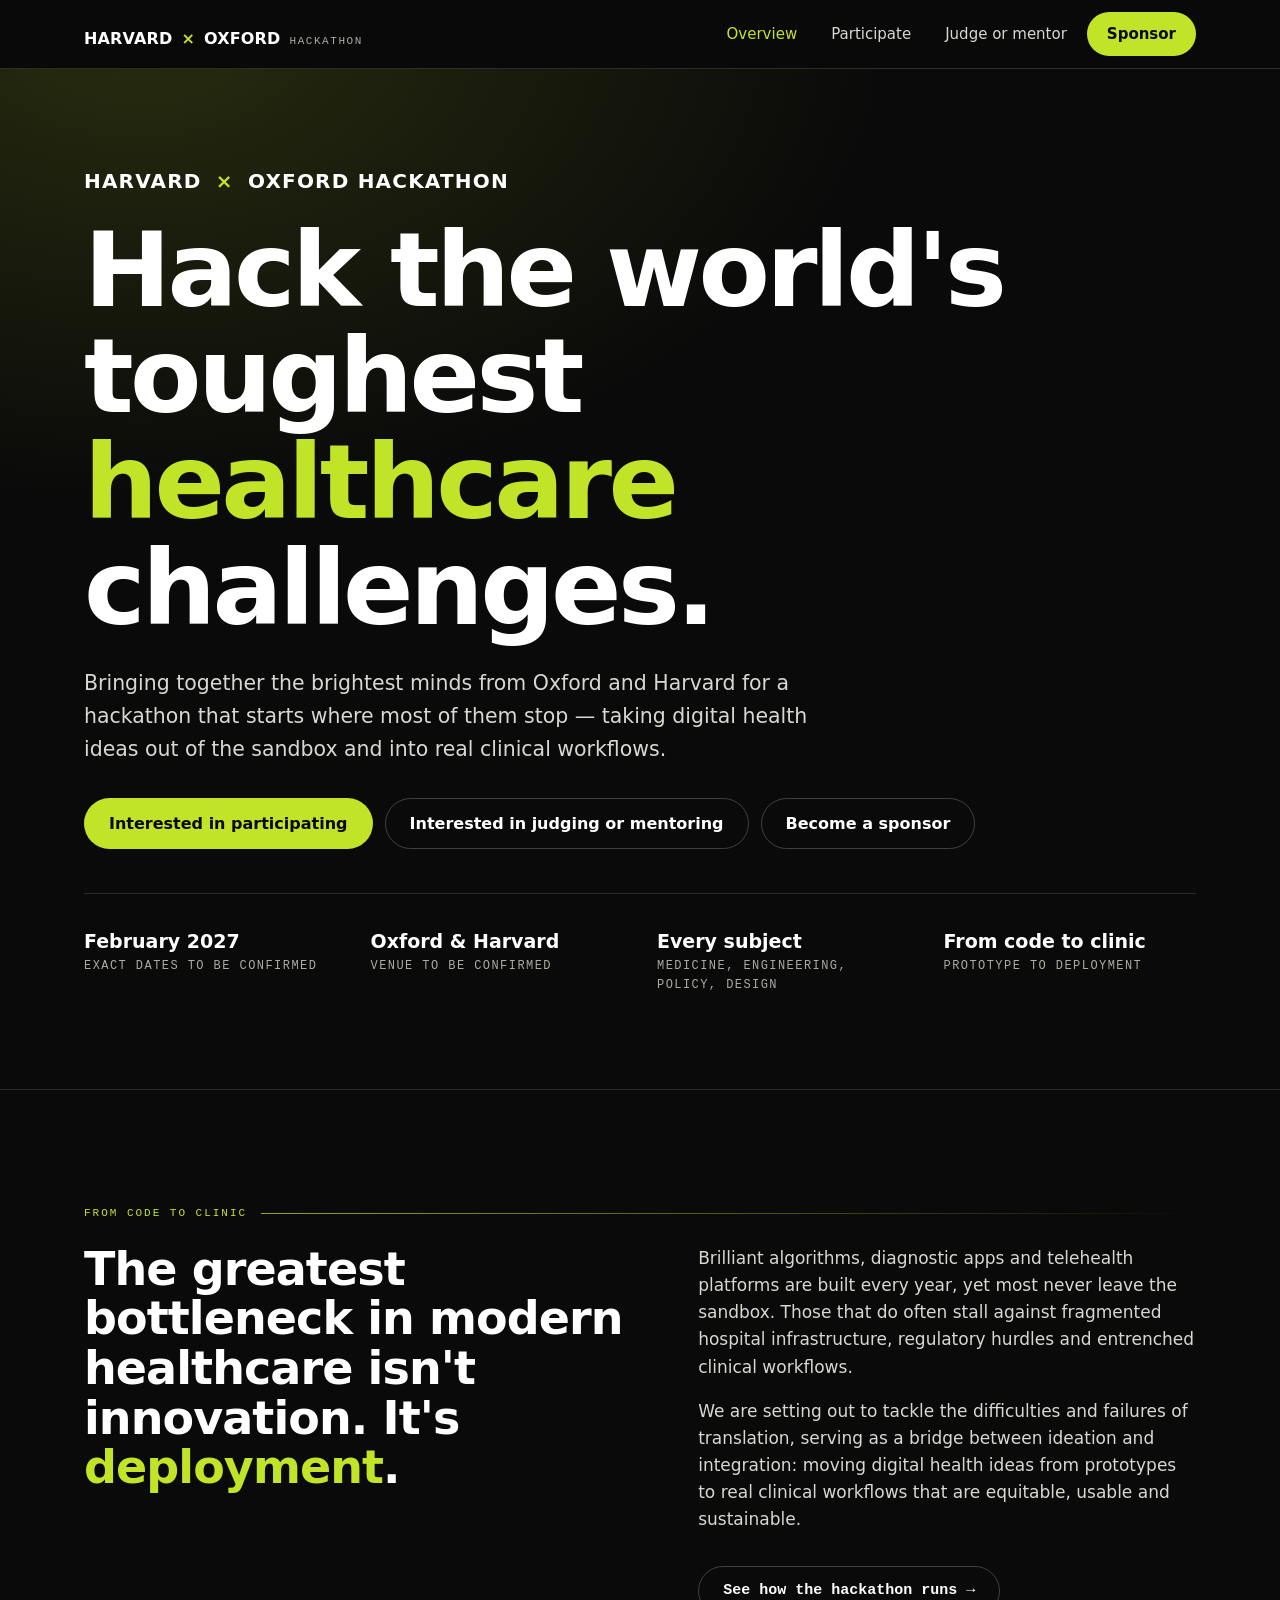
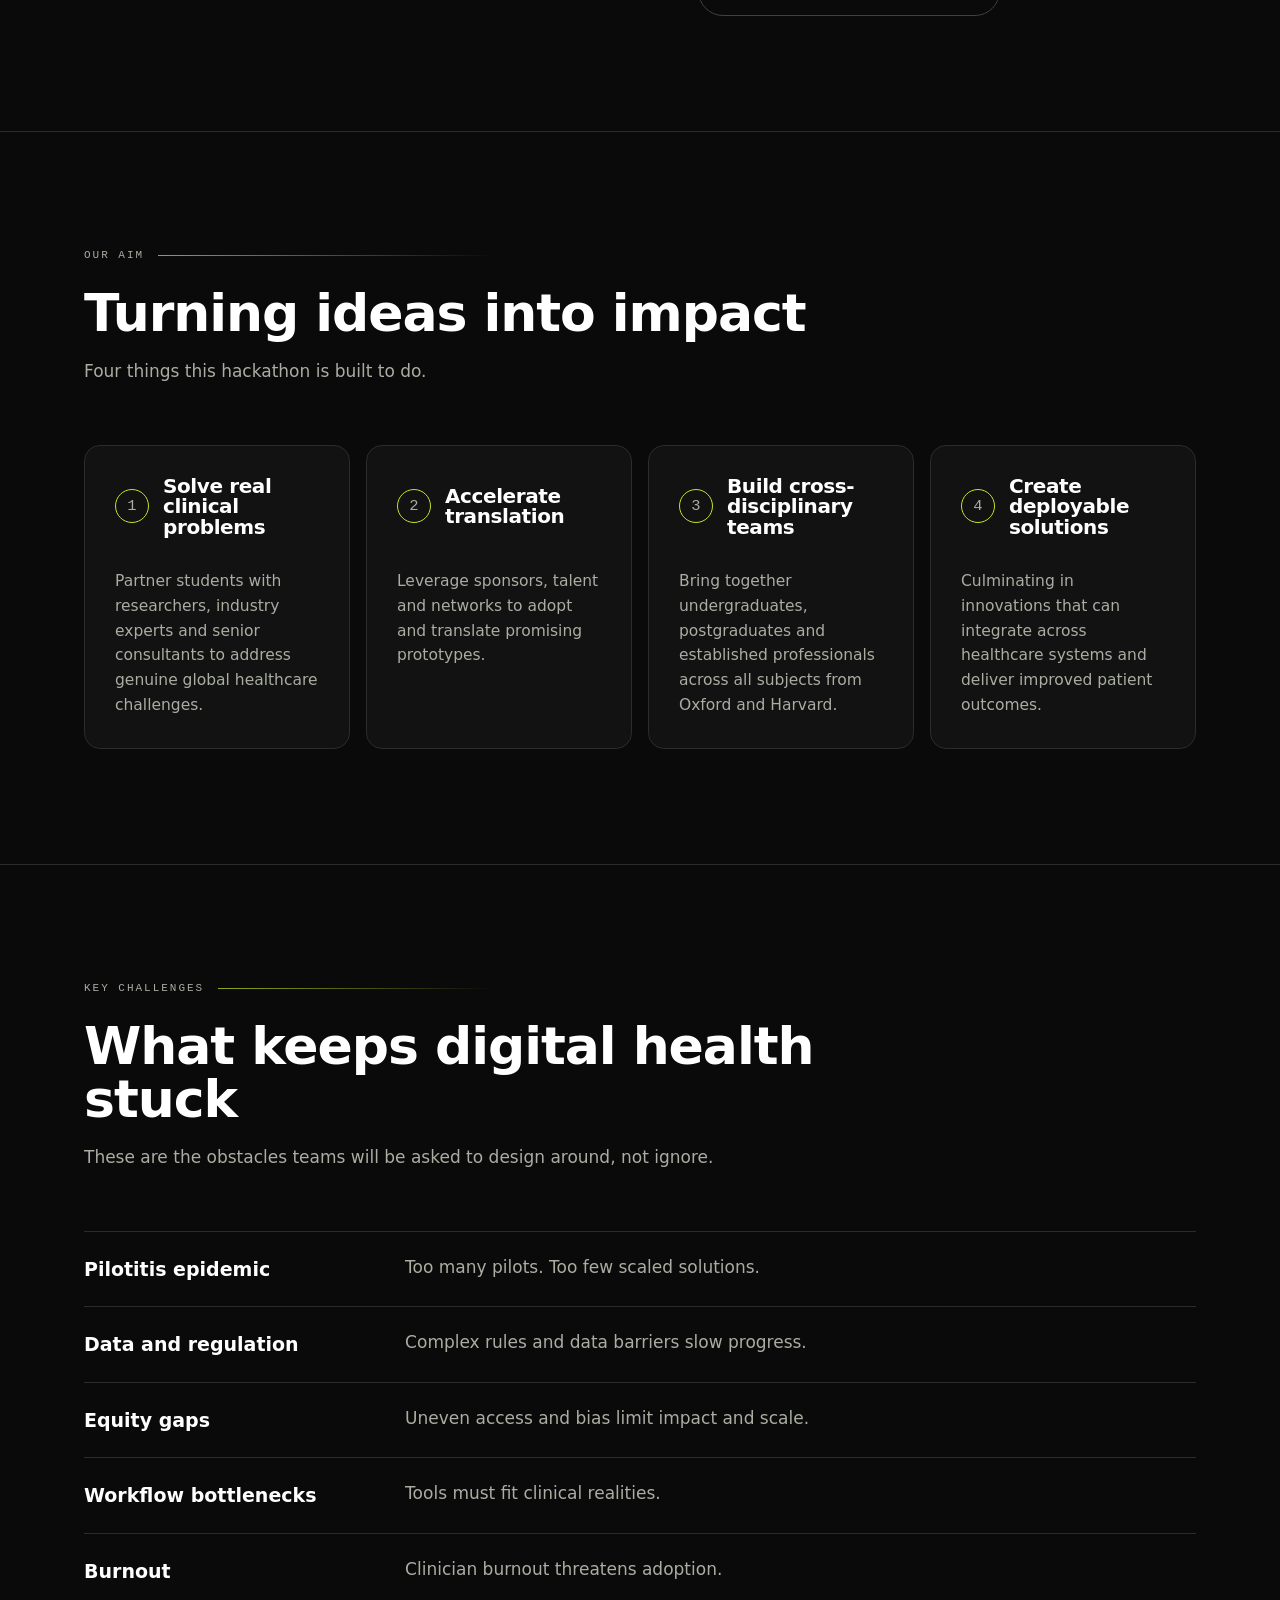
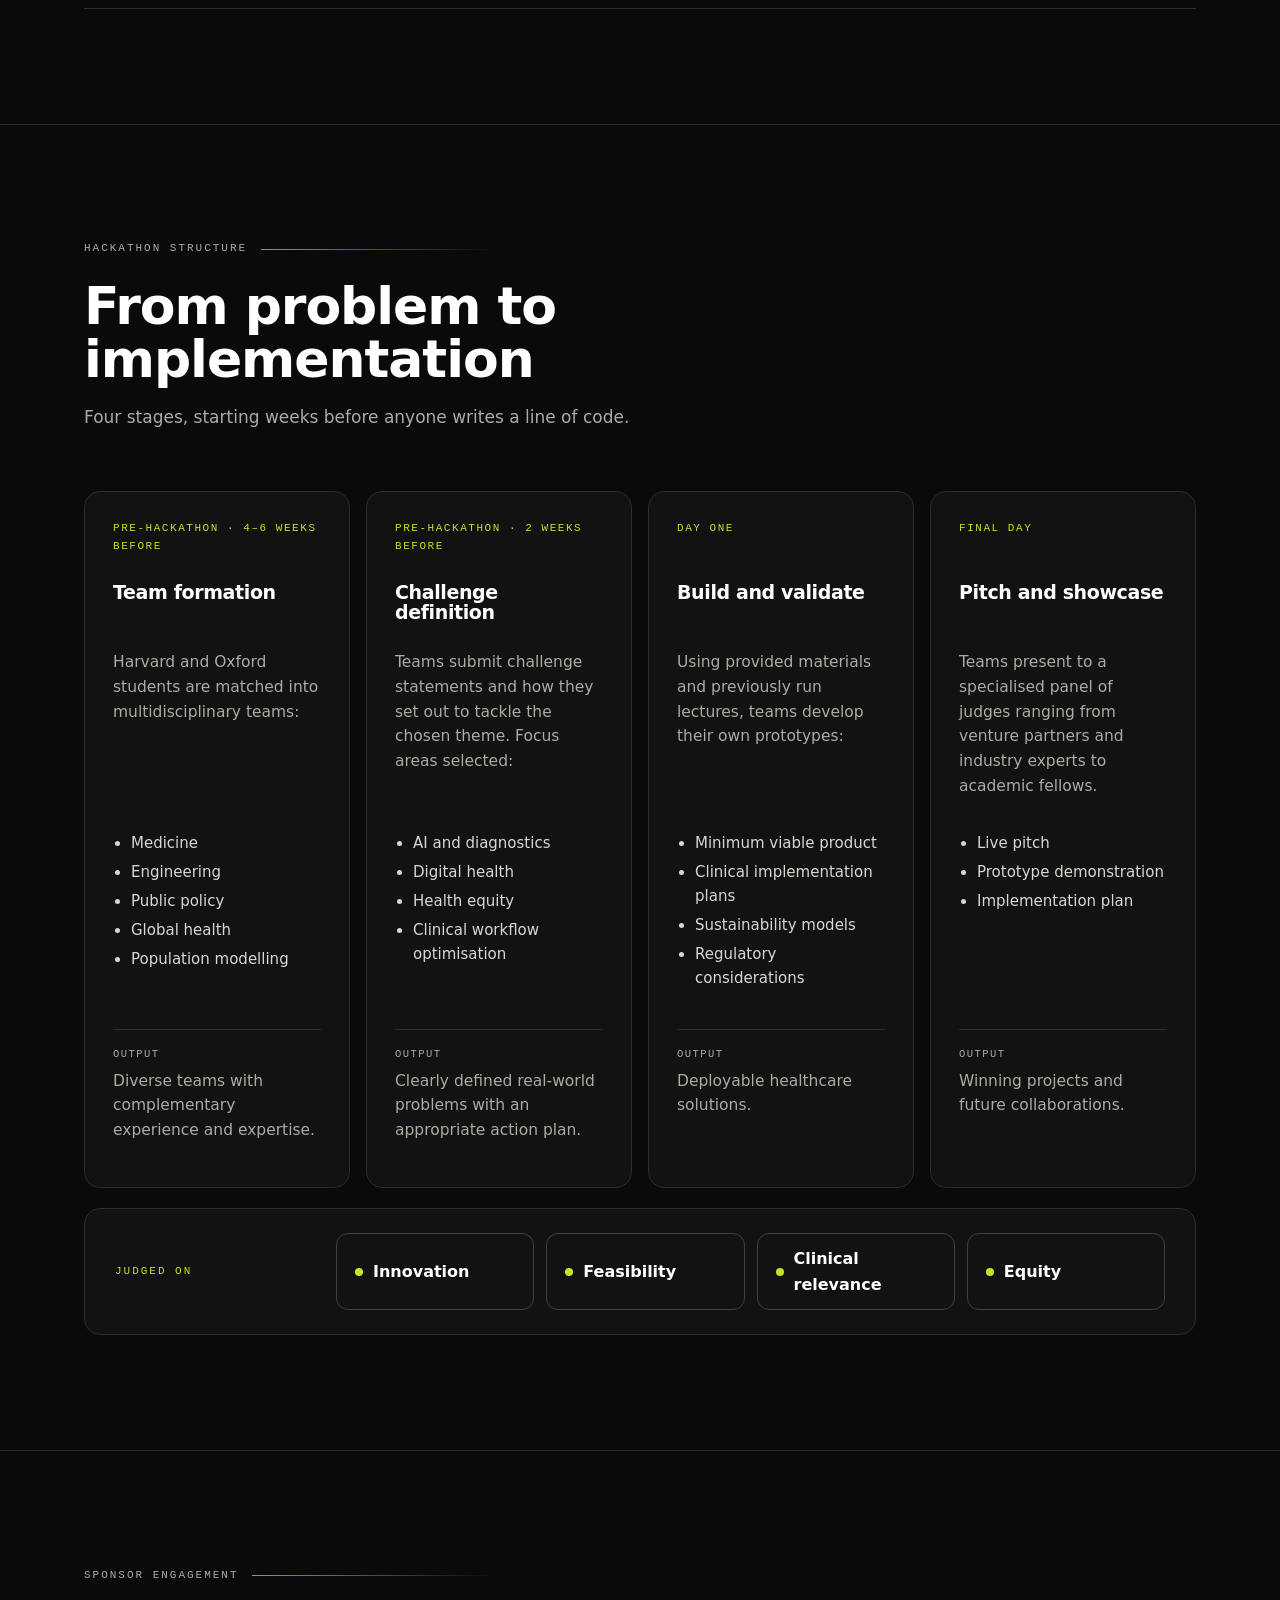
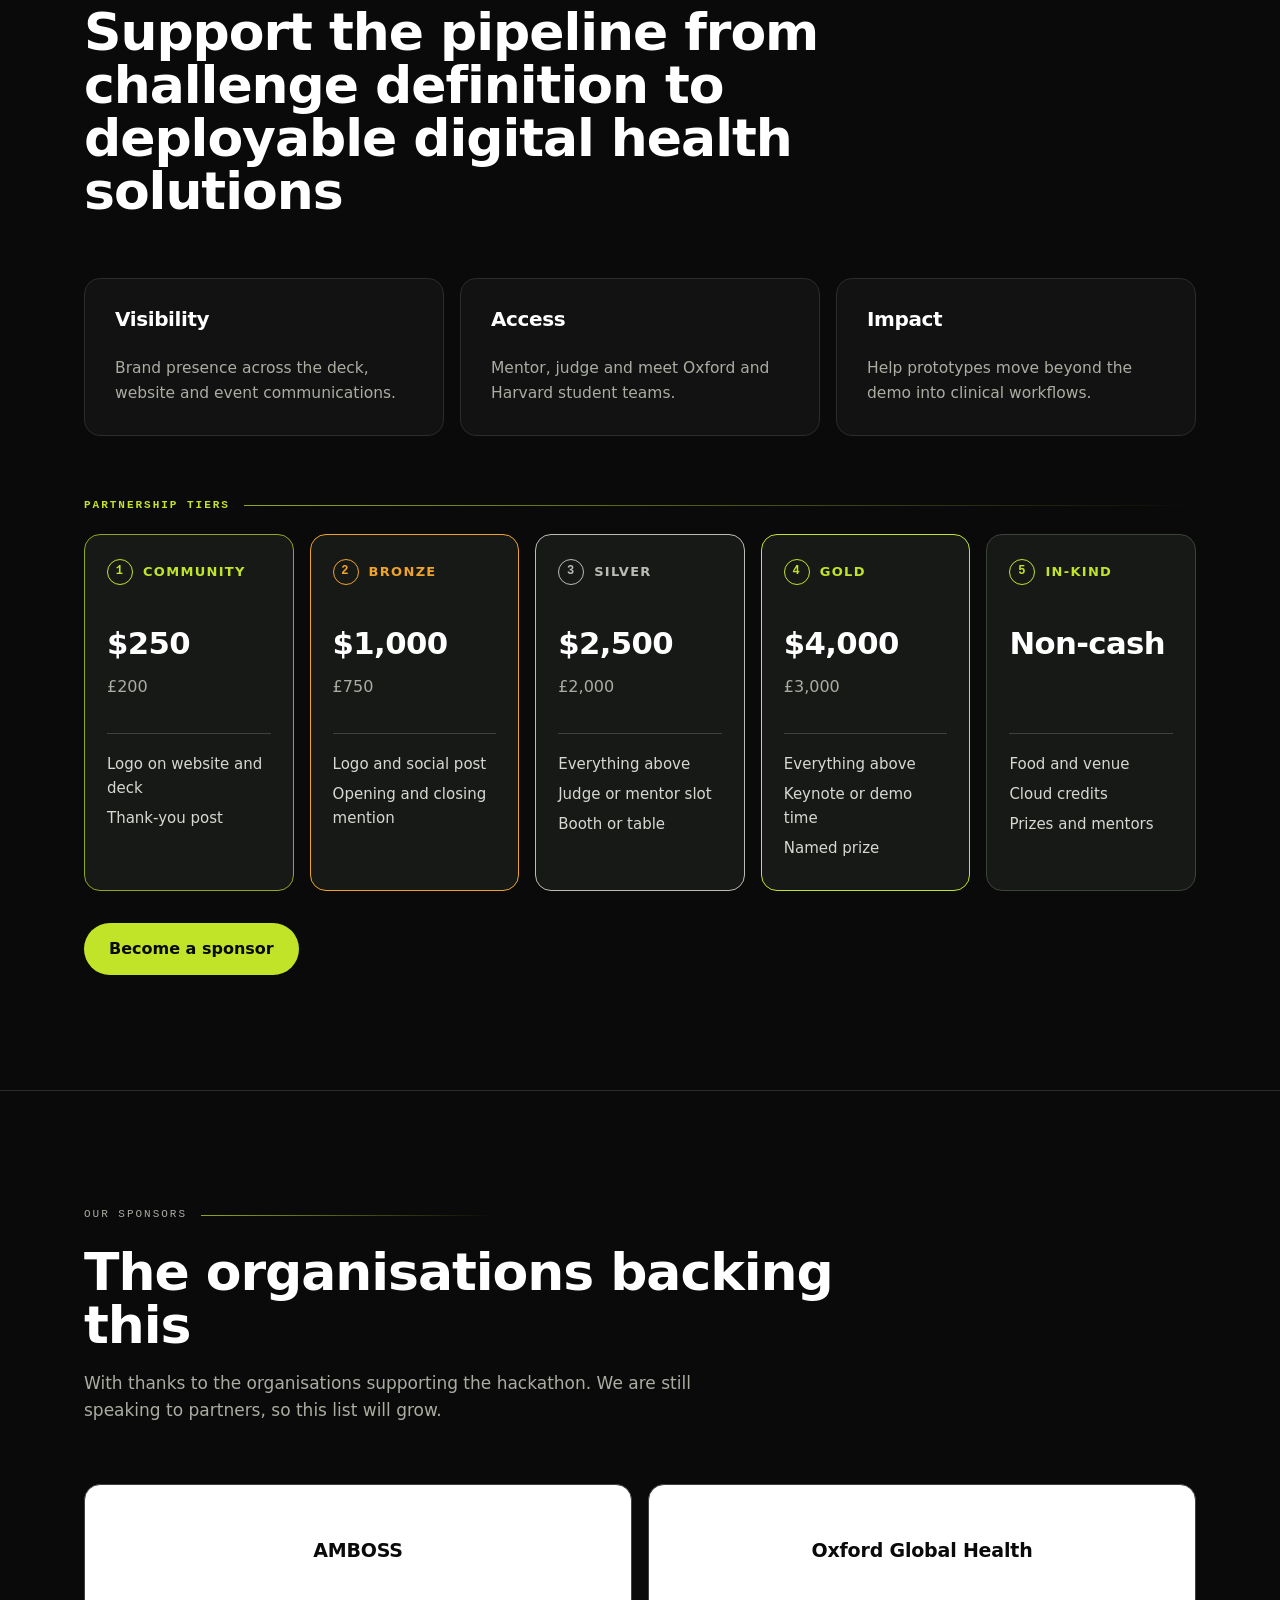
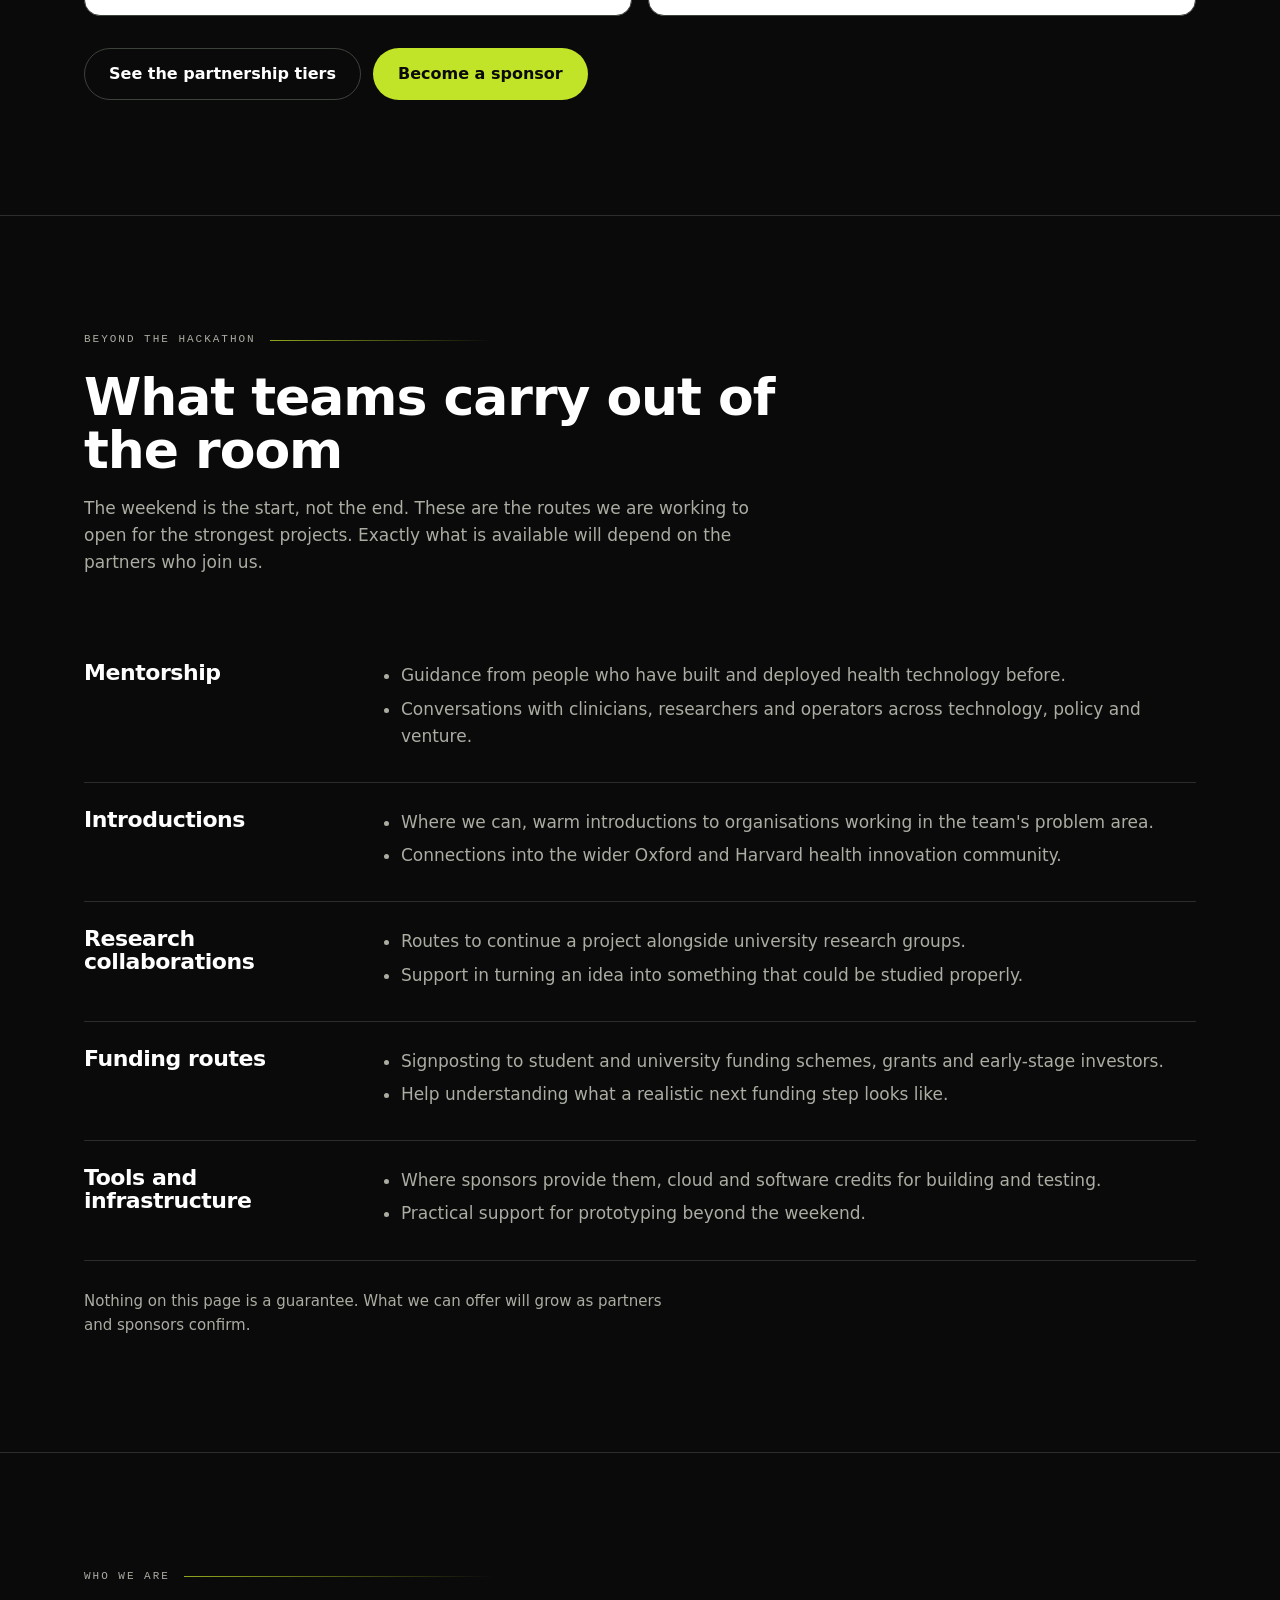
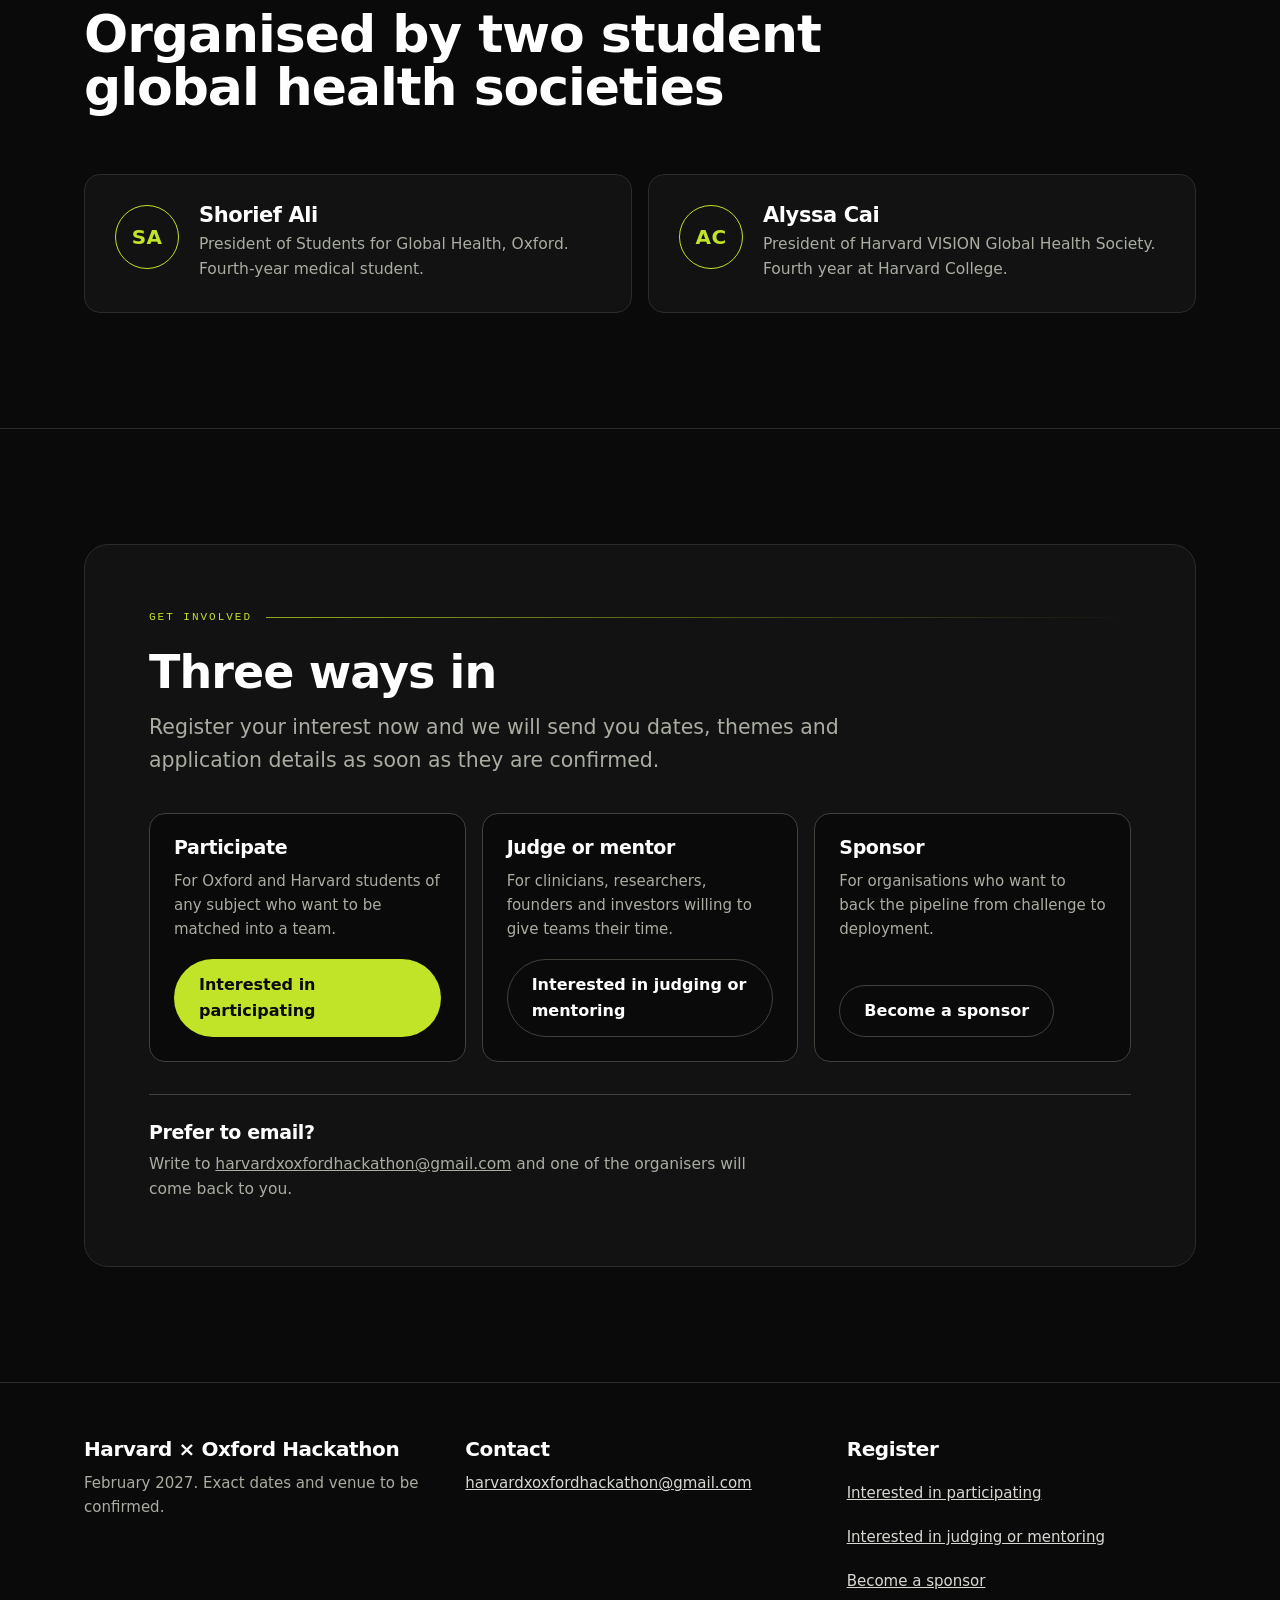
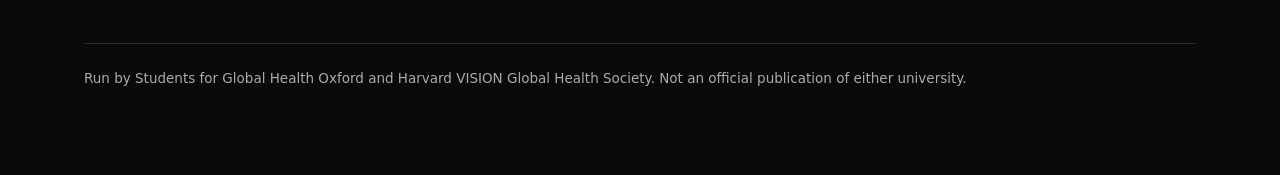
==== commit 9eb7aee0: "Add the hackathon address, move to February 2027, name the first sponsors - The shared address harva" ====
--- a/index.html
+++ b/index.html
@@ -4,16 +4,16 @@
 <meta charset="utf-8">
 <meta name="viewport" content="width=device-width, initial-scale=1">
 <title>Harvard × Oxford Hackathon — From code to clinic</title>
-<meta name="description" content="A joint Harvard and Oxford healthcare hackathon, winter 2027. Multidisciplinary student teams take digital health ideas from prototype to real clinical workflows. Sign up to participate, judge, mentor or sponsor.">
+<meta name="description" content="A joint Harvard and Oxford healthcare hackathon, February 2027. Multidisciplinary student teams take digital health ideas from prototype to real clinical workflows. Sign up to participate, judge, mentor or sponsor.">
 <meta name="theme-color" content="#0A0A0A">
 <meta property="og:title" content="Harvard × Oxford Hackathon">
-<meta property="og:description" content="Bringing together the brightest minds from Oxford and Harvard to hack the world's toughest healthcare challenges. Winter 2027.">
+<meta property="og:description" content="Bringing together the brightest minds from Oxford and Harvard to hack the world's toughest healthcare challenges. February 2027.">
 <meta property="og:type" content="website">
 <link rel="icon" href="data:image/svg+xml,%3Csvg%20xmlns%3D%22http%3A%2F%2Fwww.w3.org%2F2000%2Fsvg%22%20viewBox%3D%220%200%2032%2032%22%3E%3Crect%20width%3D%2232%22%20height%3D%2232%22%20rx%3D%227%22%20fill%3D%22%230A0A0A%22%2F%3E%3Cpath%20d%3D%22M9%209L23%2023M23%209L9%2023%22%20stroke%3D%22%23C1E328%22%20stroke-width%3D%224.5%22%20stroke-linecap%3D%22round%22%2F%3E%3C%2Fsvg%3E">
 <link rel="preconnect" href="https://fonts.googleapis.com">
 <link rel="preconnect" href="https://fonts.gstatic.com" crossorigin>
 <link href="https://fonts.googleapis.com/css2?family=Archivo:wght@600;700;800&family=Instrument+Sans:wght@400;500;600&family=IBM+Plex+Mono:wght@400;500&display=swap" rel="stylesheet">
-<link rel="stylesheet" href="assets/hack.css?v=3">
+<link rel="stylesheet" href="assets/hack.css?v=4">
 </head>
 <body>
 
@@ -59,7 +59,7 @@
     </div>
 
     <ul class="facts">
-      <li><b>Winter 2027</b>Dates to be confirmed</li>
+      <li><b>February 2027</b>Exact dates to be confirmed</li>
       <li><b>Oxford &amp; Harvard</b>Venue to be confirmed</li>
       <li><b>Every subject</b>Medicine, engineering, policy, design</li>
       <li><b>From code to clinic</b>Prototype to deployment</li>
@@ -325,24 +325,24 @@
 </section>
 
 <!-- ============ OUR SPONSORS ============ -->
-<!-- Adding a sponsor: copy one <li> below, replace the placeholder <span> with
-     <img src="assets/logos/their-logo.svg" alt="Company name">, and put the file in
-     assets/logos/. Delete any leftover placeholder slots. Keep the
-     sponsors in tier order: gold first, then silver, bronze, community, in-kind. -->
+<!-- Adding a sponsor: copy one <li> below and swap the name for theirs. Put the
+     logo file in assets/logos/ and replace the <span> with
+     <img src="assets/logos/their-logo.svg" alt="Company name">. Logos sit on a
+     white tile, so supply the normal full-colour version, not a white one.
+     Keep the sponsors in tier order: gold first, then silver, bronze,
+     community, in-kind. -->
 <section id="our-sponsors">
   <div class="wrap">
     <div class="sec-head rv">
       <p class="eyebrow">Our sponsors</p>
       <h2>The organisations backing this</h2>
-      <p>We are speaking to partners now. Confirmed sponsors will appear here, on the event
-      materials and in the room.</p>
+      <p>With thanks to the organisations supporting the hackathon. We are still speaking to
+      partners, so this list will grow.</p>
     </div>
 
     <ul class="logos rv">
-      <li><span>Your logo here</span></li>
-      <li><span>Your logo here</span></li>
-      <li><span>Your logo here</span></li>
-      <li><span>Your logo here</span></li>
+      <li><span>AMBOSS</span></li>
+      <li><span>Oxford Global Health</span></li>
     </ul>
 
     <div class="cta-row">
@@ -458,12 +458,10 @@
         </div>
       </div>
 
-      <!-- CONTACT: paste the hackathon's shared email address here when it exists.
-           It needs to go in this block and in the footer of all four pages. -->
       <div class="contact" id="contact">
         <h3>Prefer to email?</h3>
-        <p>A shared contact address for the hackathon is being set up and will be published here
-        shortly. Until then, the three forms above are the fastest way to reach us.</p>
+        <p>Write to <a href="mailto:harvardxoxfordhackathon@gmail.com">harvardxoxfordhackathon@gmail.com</a> and one of the organisers will
+        come back to you.</p>
       </div>
     </div>
   </div>
@@ -476,12 +474,11 @@
     <div class="foot-in">
       <div>
         <h2>Harvard <span class="x" aria-hidden="true">×</span> Oxford Hackathon</h2>
-        <p>Winter 2027. Dates and venue to be confirmed.</p>
+        <p>February 2027. Exact dates and venue to be confirmed.</p>
       </div>
       <div>
         <h2>Contact</h2>
-        <!-- CONTACT: the shared address goes here too, as a mailto: link. -->
-        <p>A shared address for the hackathon is coming soon.</p>
+        <p><a href="mailto:harvardxoxfordhackathon@gmail.com">harvardxoxfordhackathon@gmail.com</a></p>
       </div>
       <div>
         <h2>Register</h2>
@@ -497,6 +494,6 @@
   </div>
 </footer>
 
-<script src="assets/hack.js?v=3"></script>
+<script src="assets/hack.js?v=4"></script>
 </body>
 </html>
--- a/assets/hack.css
+++ b/assets/hack.css
@@ -266,18 +266,21 @@
 }
 .tier li{margin-bottom:6px}
 /* --- sponsor logo wall ------------------------------------ */
+/* Sponsor logos are supplied as dark artwork on white, so the tiles are white
+   rather than the page black — otherwise the logos disappear. */
 .logos{
-  display:grid;grid-template-columns:repeat(4,1fr);gap:16px;margin:0;padding:0;list-style:none;
+  display:grid;grid-template-columns:repeat(auto-fit,minmax(220px,1fr));gap:16px;
+  margin:0;padding:0;list-style:none;
 }
 .logos li{
-  display:flex;align-items:center;justify-content:center;min-height:132px;padding:24px;
-  background:var(--panel);border:1.5px dashed var(--line-2);border-radius:16px;
-}
-.logos li span{
-  font-family:var(--mono);font-size:11.5px;letter-spacing:.16em;text-transform:uppercase;
-  color:var(--muted);text-align:center;
-}
-.logos img{max-height:64px;width:auto}
+  display:flex;align-items:center;justify-content:center;min-height:132px;padding:24px 28px;
+  background:var(--paper);border:1px solid var(--line-2);border-radius:16px;
+}
+.logos li span{ /* until a logo file arrives, the name stands in for it */
+  font-family:var(--display);font-weight:700;font-size:19px;letter-spacing:-.01em;
+  color:var(--ink);text-align:center;
+}
+.logos img{max-height:68px;width:auto;object-fit:contain}
 
 /* --- offer list (beyond the hackathon) -------------------- */
 .offer{display:grid;grid-template-columns:minmax(200px,24%) 1fr;gap:10px 32px;padding:26px 0;border-bottom:1px solid var(--line)}
@@ -441,7 +444,6 @@
   .form-layout{grid-template-columns:1fr}
   .aside{position:static}
   .judged ul{grid-template-columns:repeat(2,1fr)}
-  .logos{grid-template-columns:repeat(2,1fr)}
 }
 @media (max-width:900px){
   /* No JavaScript: the header wraps and every link stays visible and tappable.
@@ -475,7 +477,6 @@
   .g2,.g3,.g4,.g5{grid-template-columns:1fr}
   .card-top{min-height:0}
   .judged ul{grid-template-columns:1fr}
-  .logos{grid-template-columns:1fr}
   .chal > div{grid-template-columns:1fr;gap:6px}
   .facts{gap:0 24px}
   .btn{width:100%}
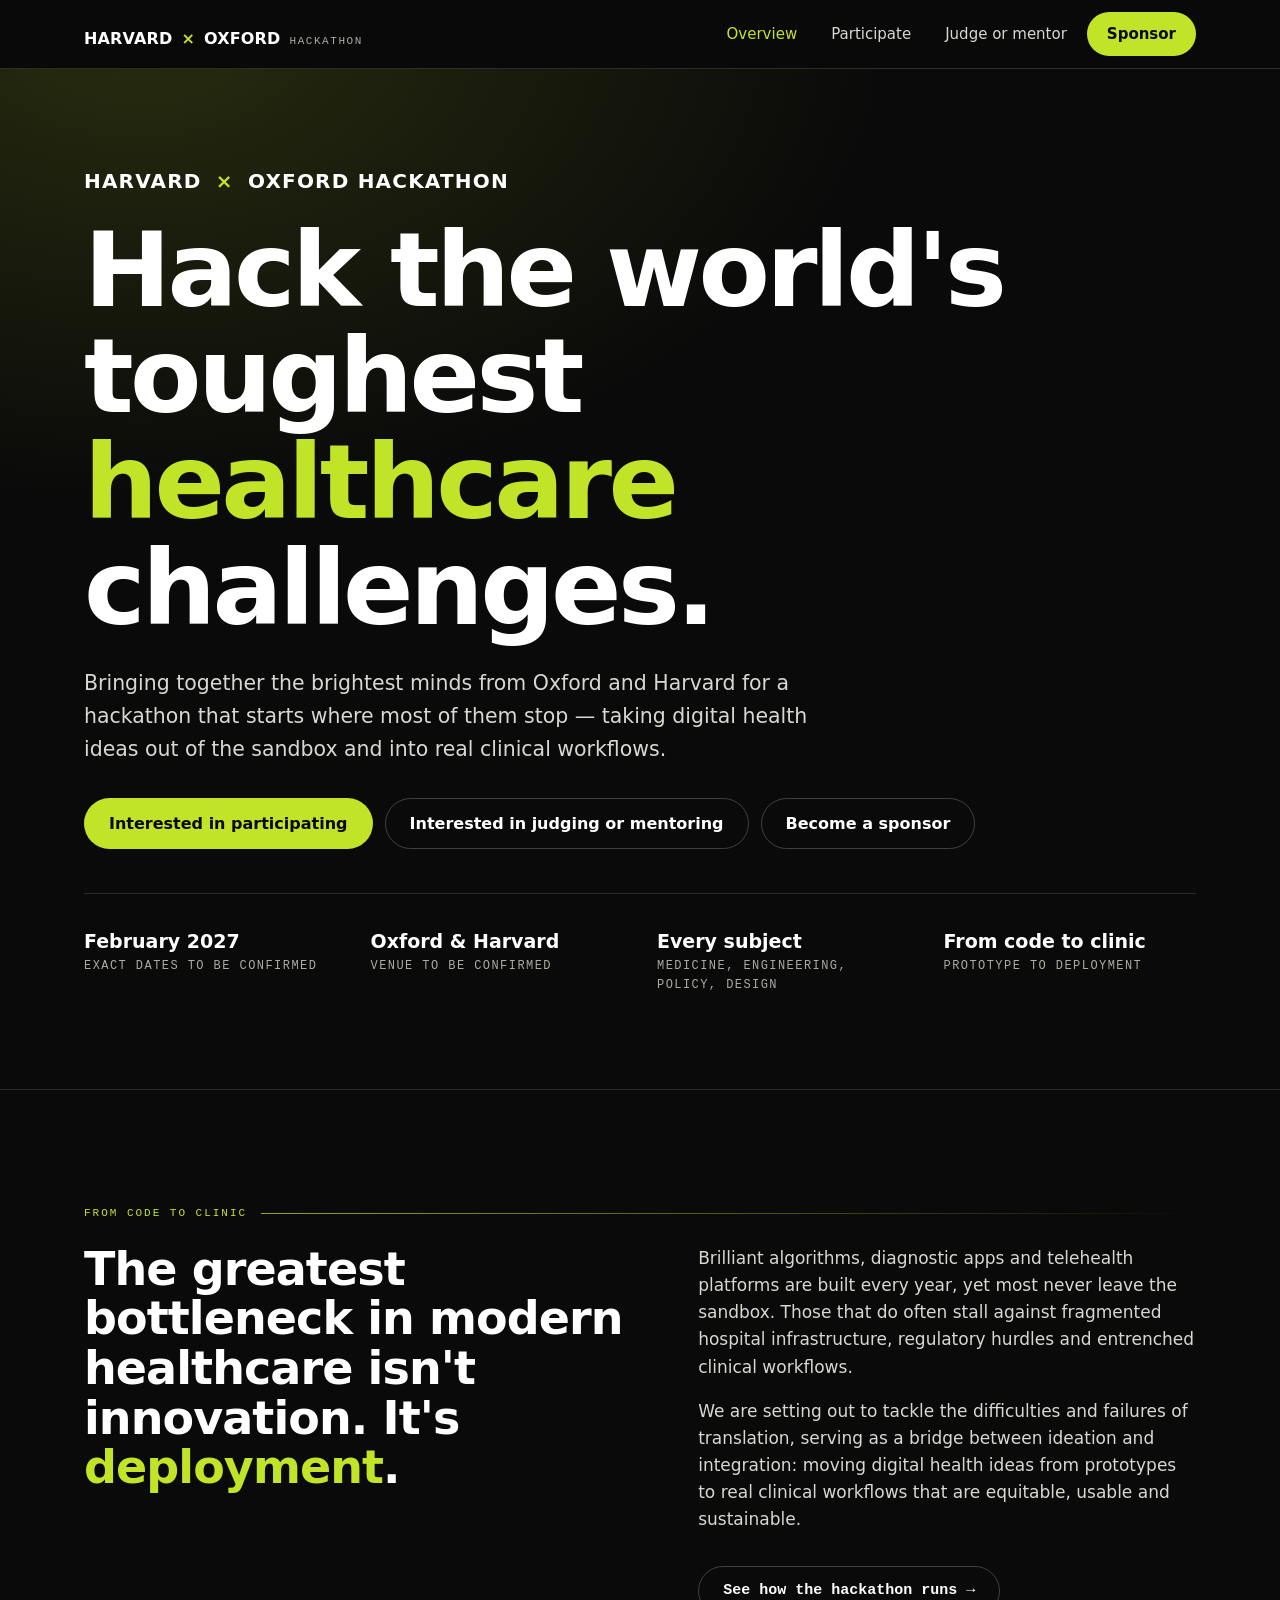
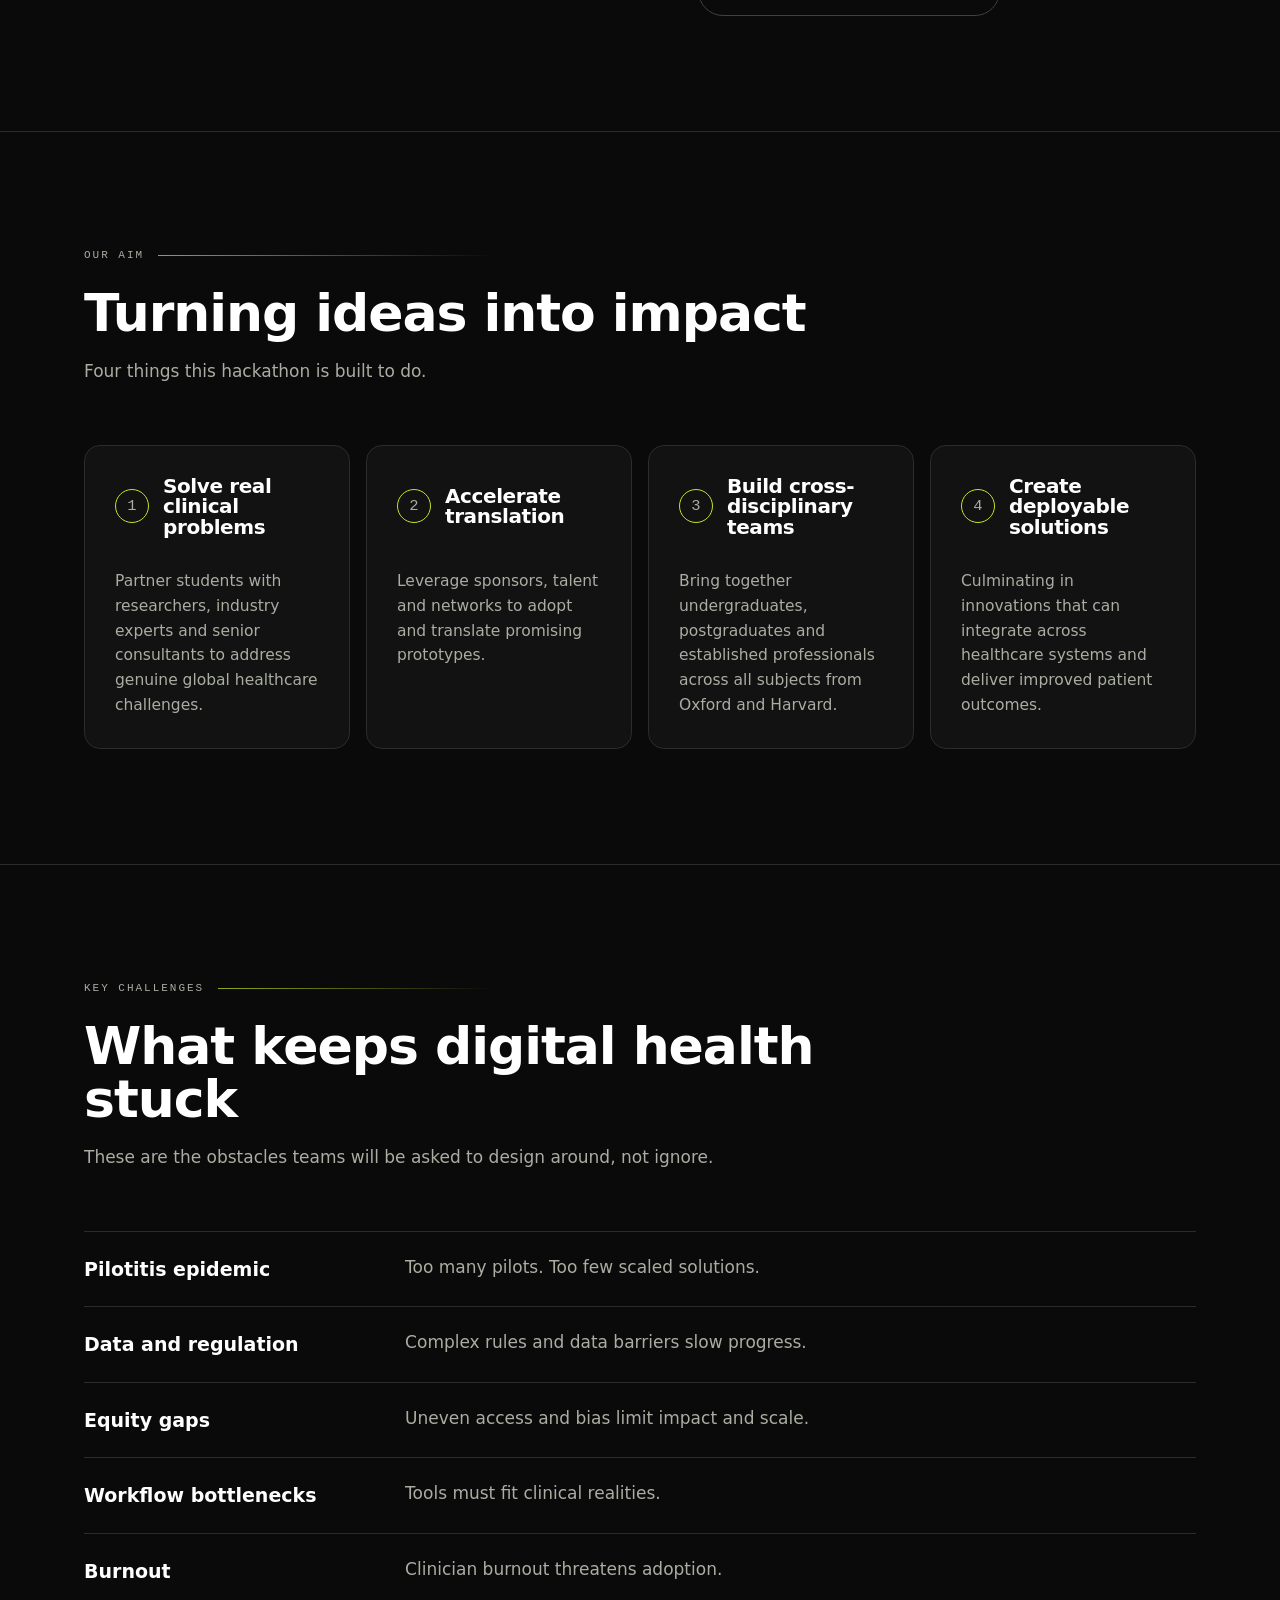
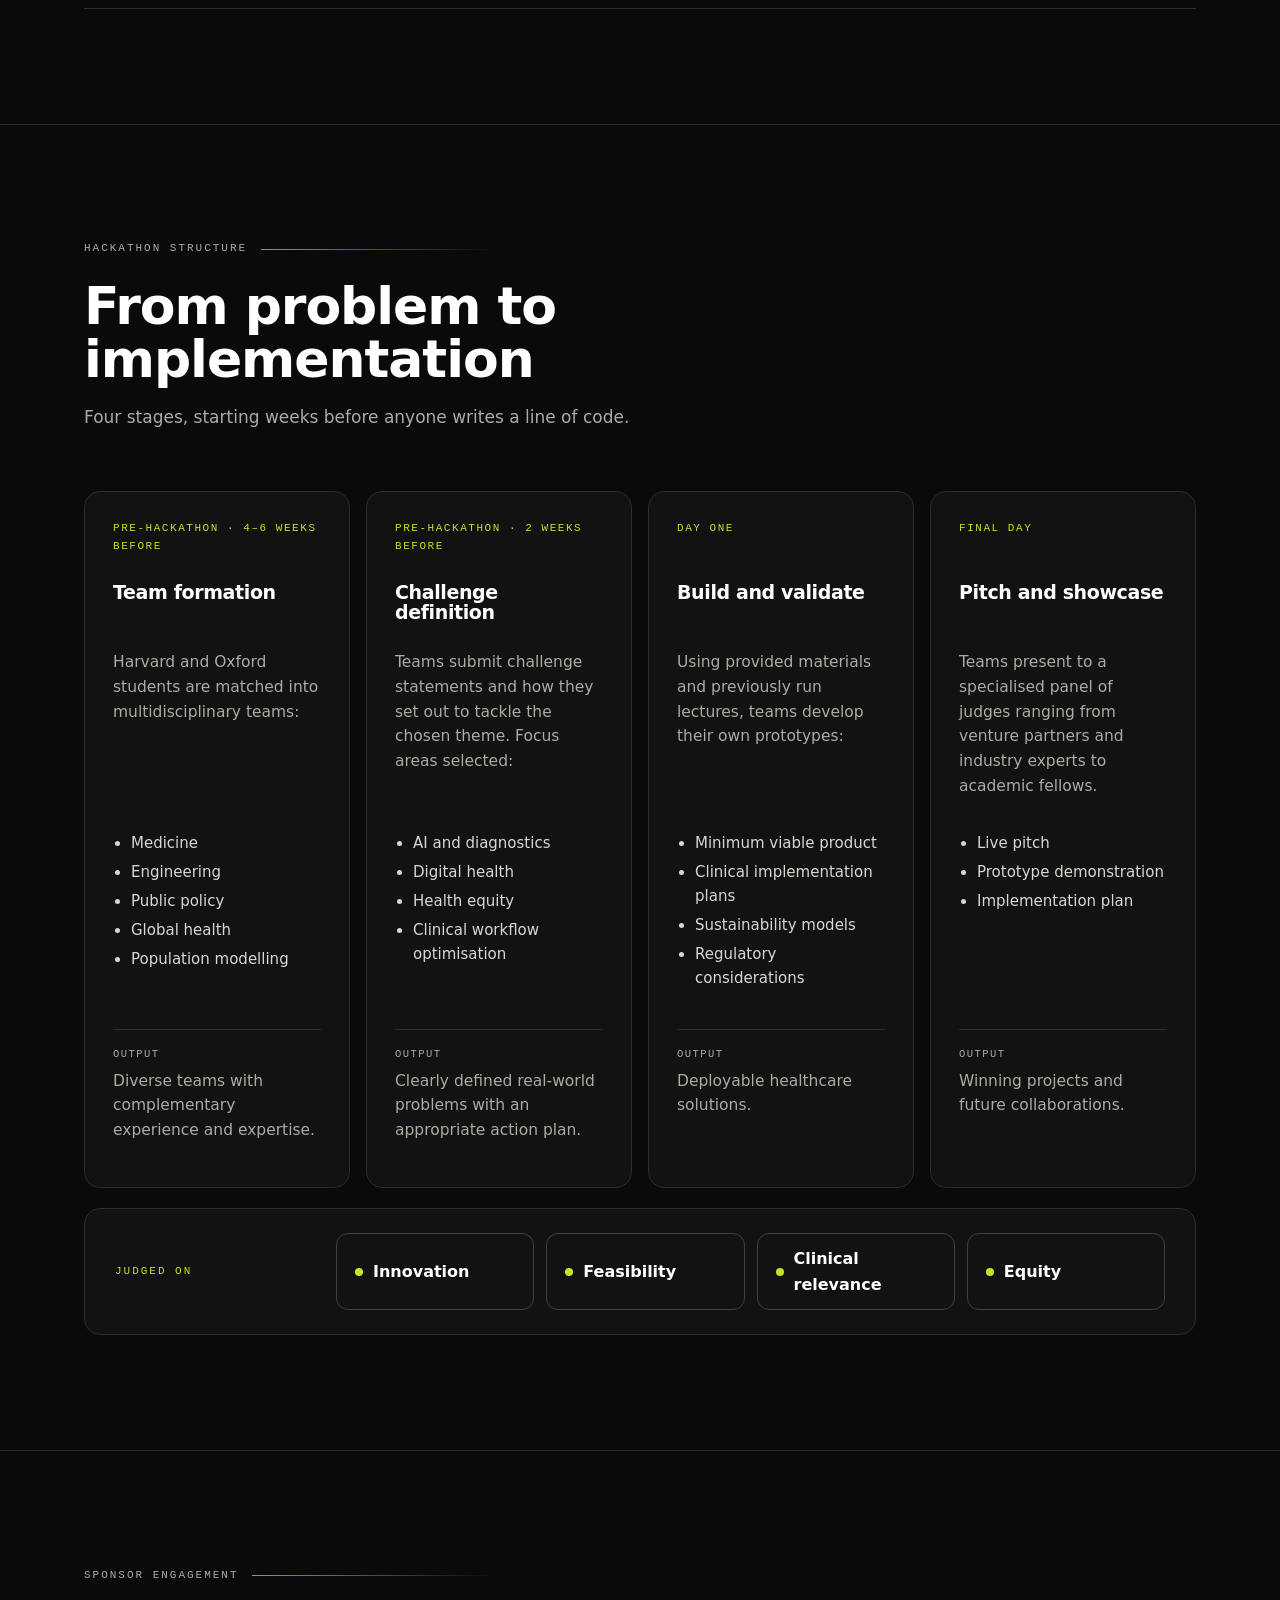
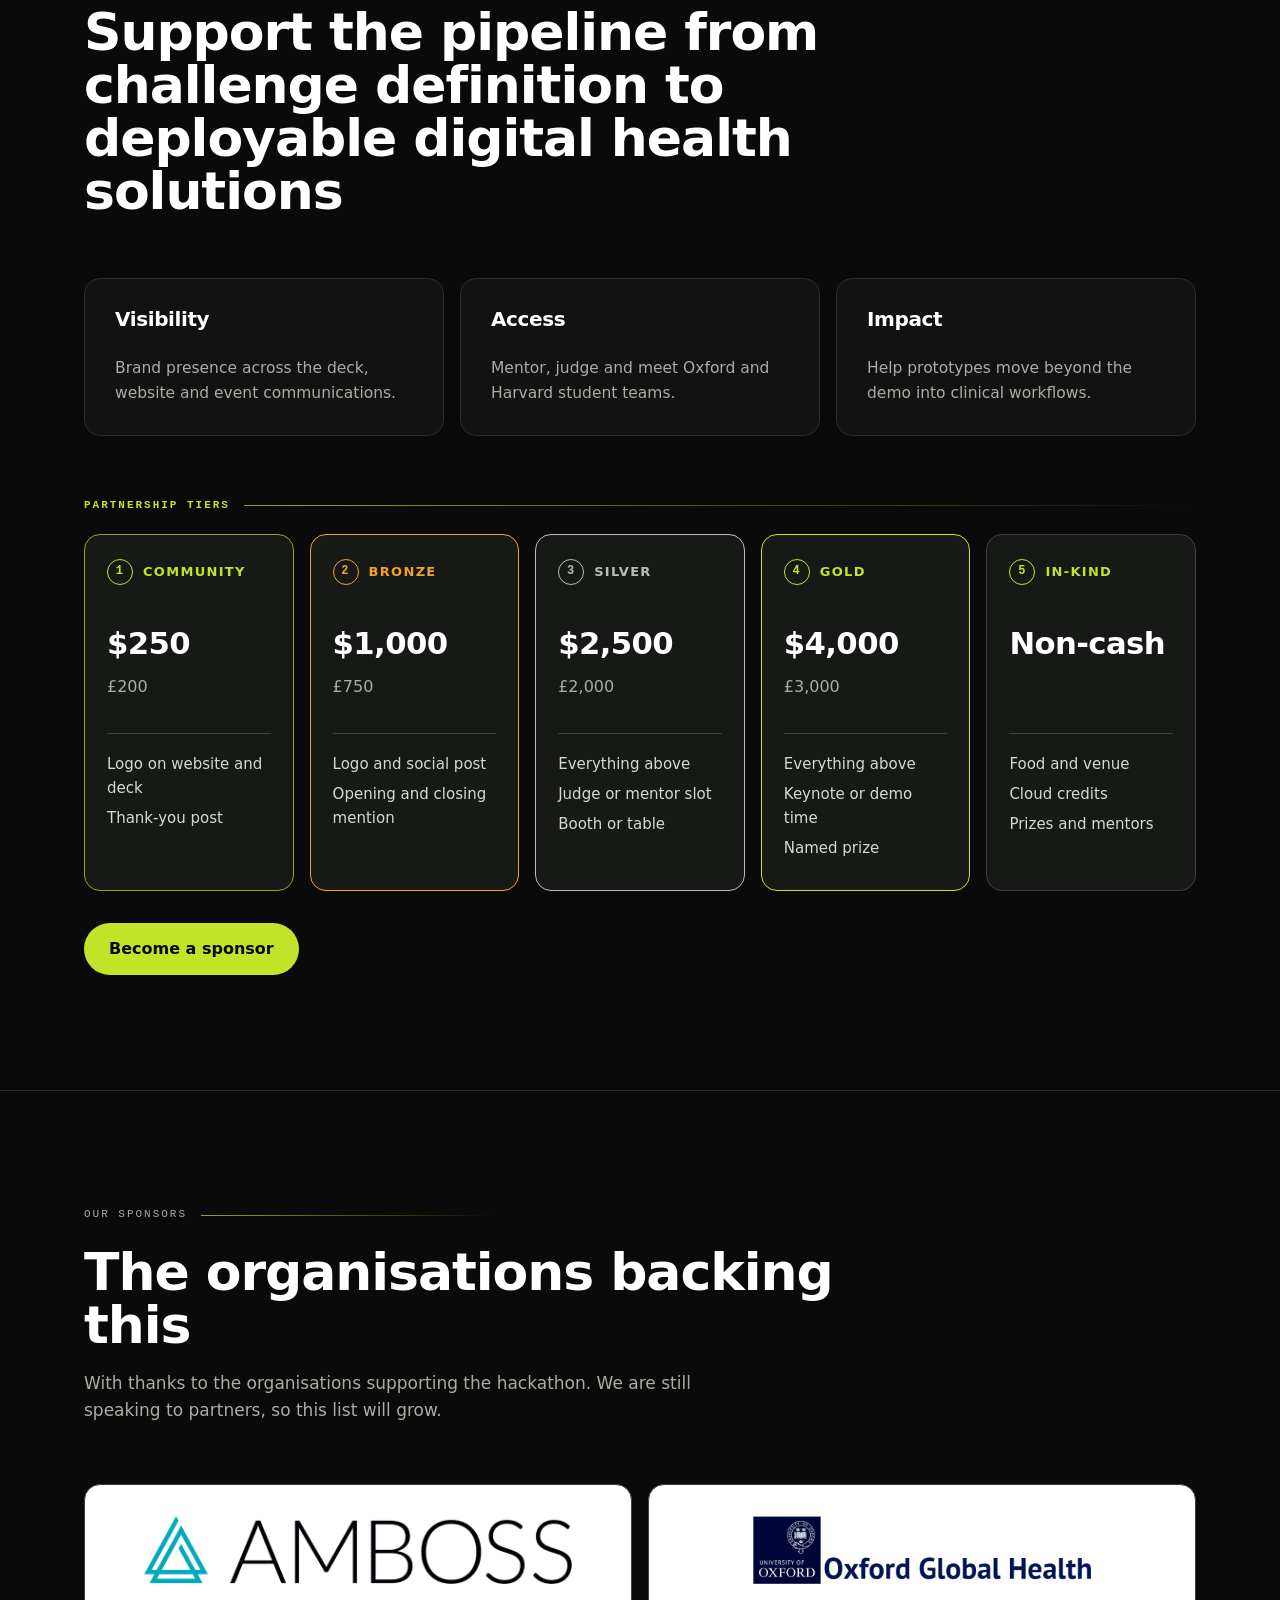
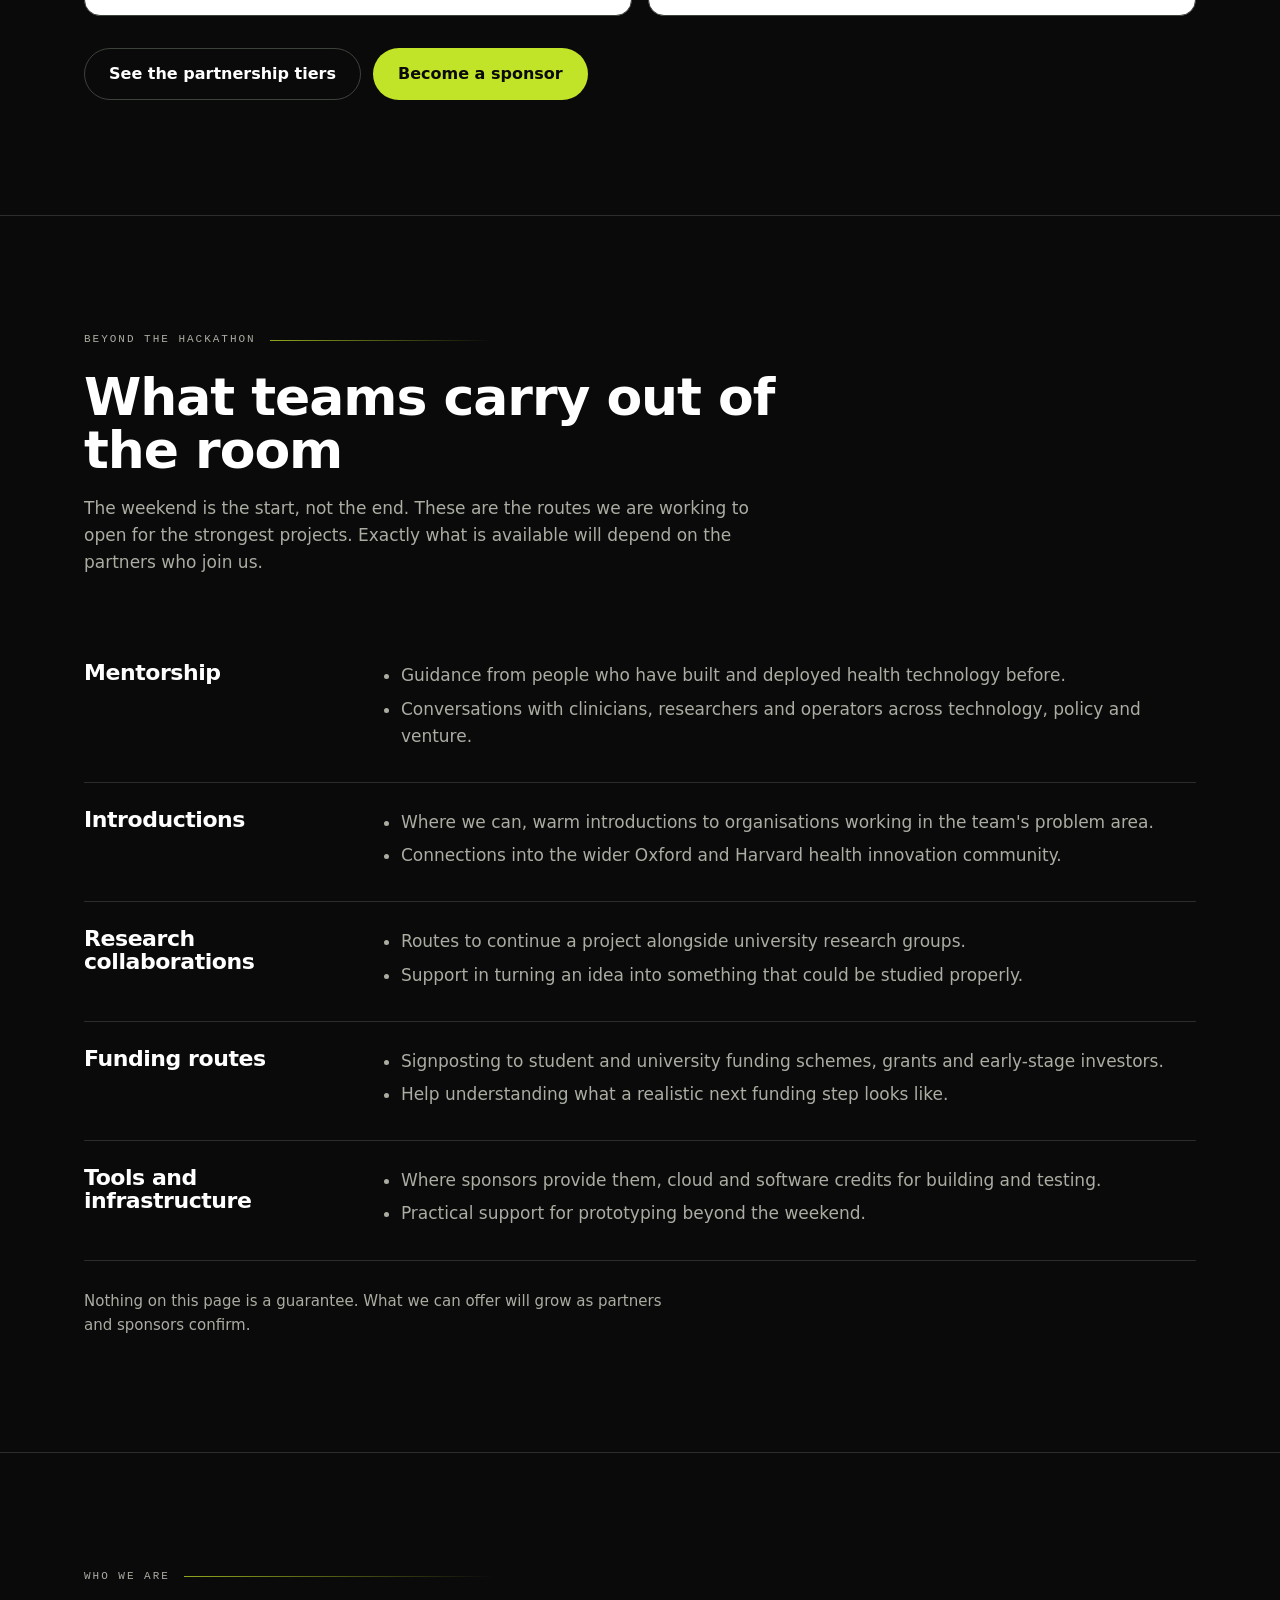
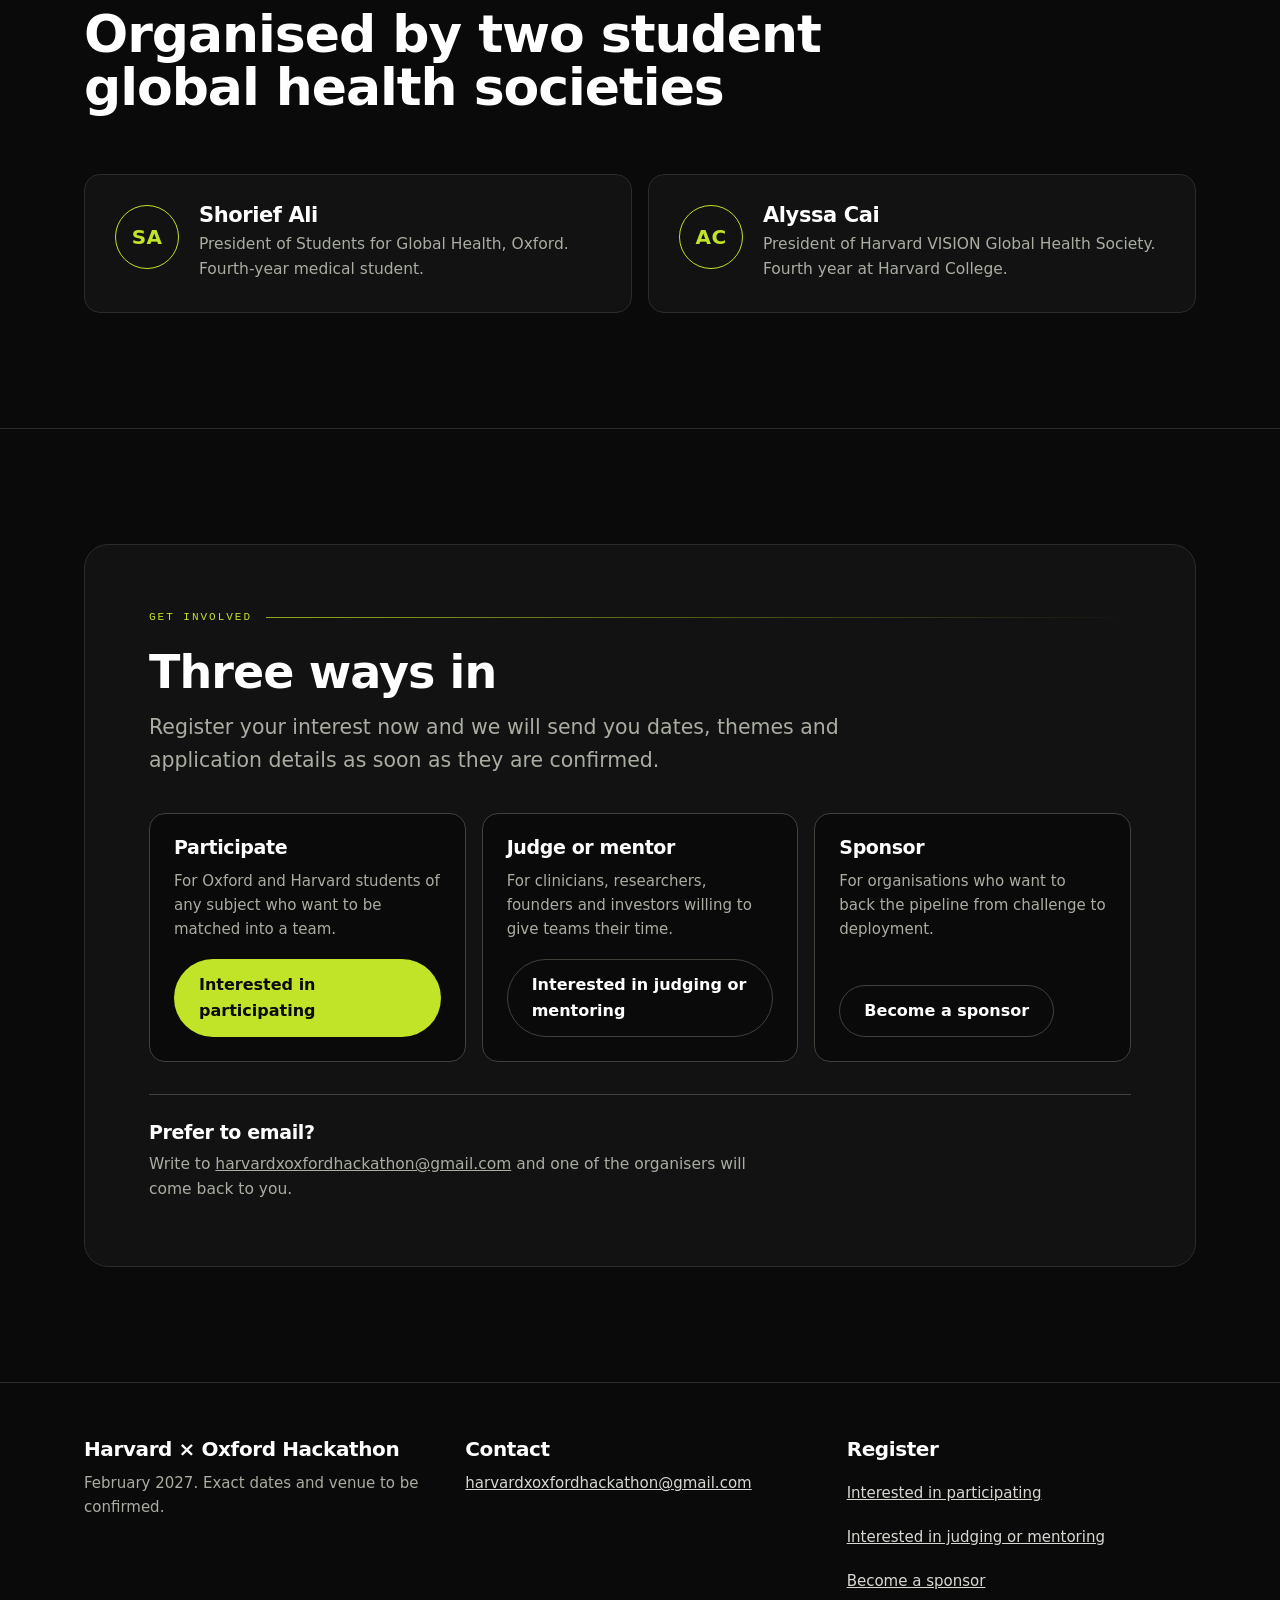
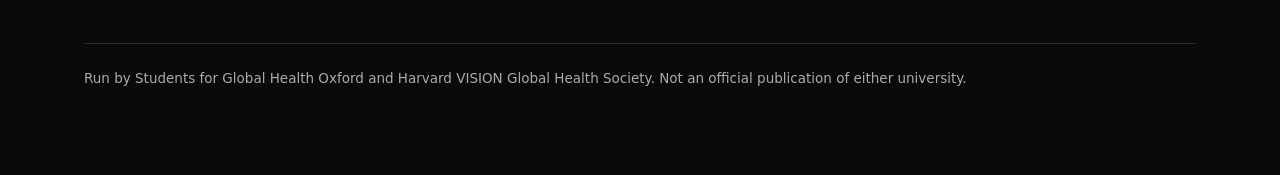
==== commit f34ea680: "Put the AMBOSS and Oxford Global Health logos on the sponsor wall The AMBOSS file carried about 300p" ====
--- a/index.html
+++ b/index.html
@@ -325,12 +325,15 @@
 </section>
 
 <!-- ============ OUR SPONSORS ============ -->
-<!-- Adding a sponsor: copy one <li> below and swap the name for theirs. Put the
-     logo file in assets/logos/ and replace the <span> with
-     <img src="assets/logos/their-logo.svg" alt="Company name">. Logos sit on a
-     white tile, so supply the normal full-colour version, not a white one.
-     Keep the sponsors in tier order: gold first, then silver, bronze,
-     community, in-kind. -->
+<!-- Adding a sponsor: copy one <li> below, put their logo file in
+     assets/logos/, and point the <img> at it. Set width and height to the
+     file's real pixel size so the page does not jump about while it loads,
+     and put the organisation's name in the alt text.
+
+     Logos sit on a white tile, so supply the normal full-colour version, not
+     a white one, and trim any empty margin off the file first — otherwise the
+     logo renders smaller than the ones beside it. Keep the sponsors in tier
+     order: gold first, then silver, bronze, community, in-kind. -->
 <section id="our-sponsors">
   <div class="wrap">
     <div class="sec-head rv">
@@ -341,8 +344,8 @@
     </div>
 
     <ul class="logos rv">
-      <li><span>AMBOSS</span></li>
-      <li><span>Oxford Global Health</span></li>
+      <li><img src="assets/logos/amboss.png" alt="AMBOSS" width="900" height="143"></li>
+      <li><img src="assets/logos/oxford-global-health.png" alt="University of Oxford — Oxford Global Health" width="900" height="181"></li>
     </ul>
 
     <div class="cta-row">
